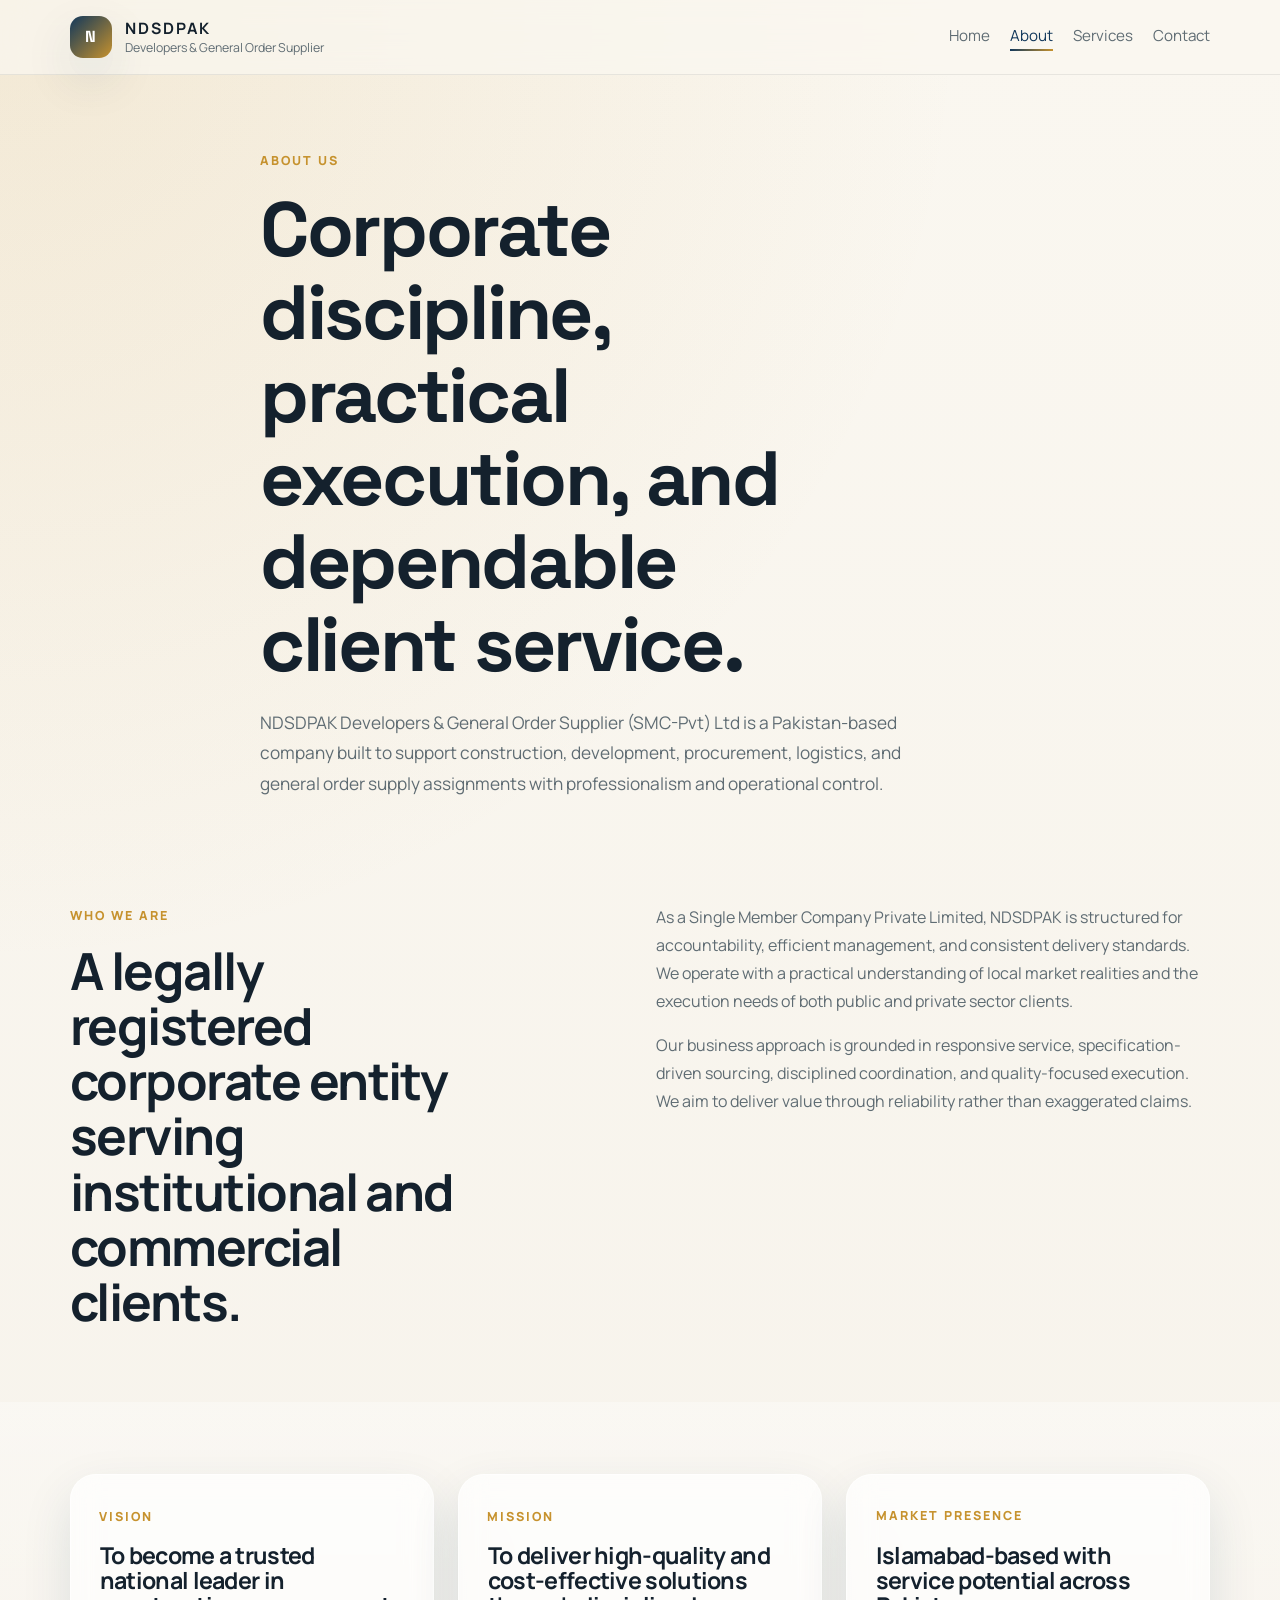
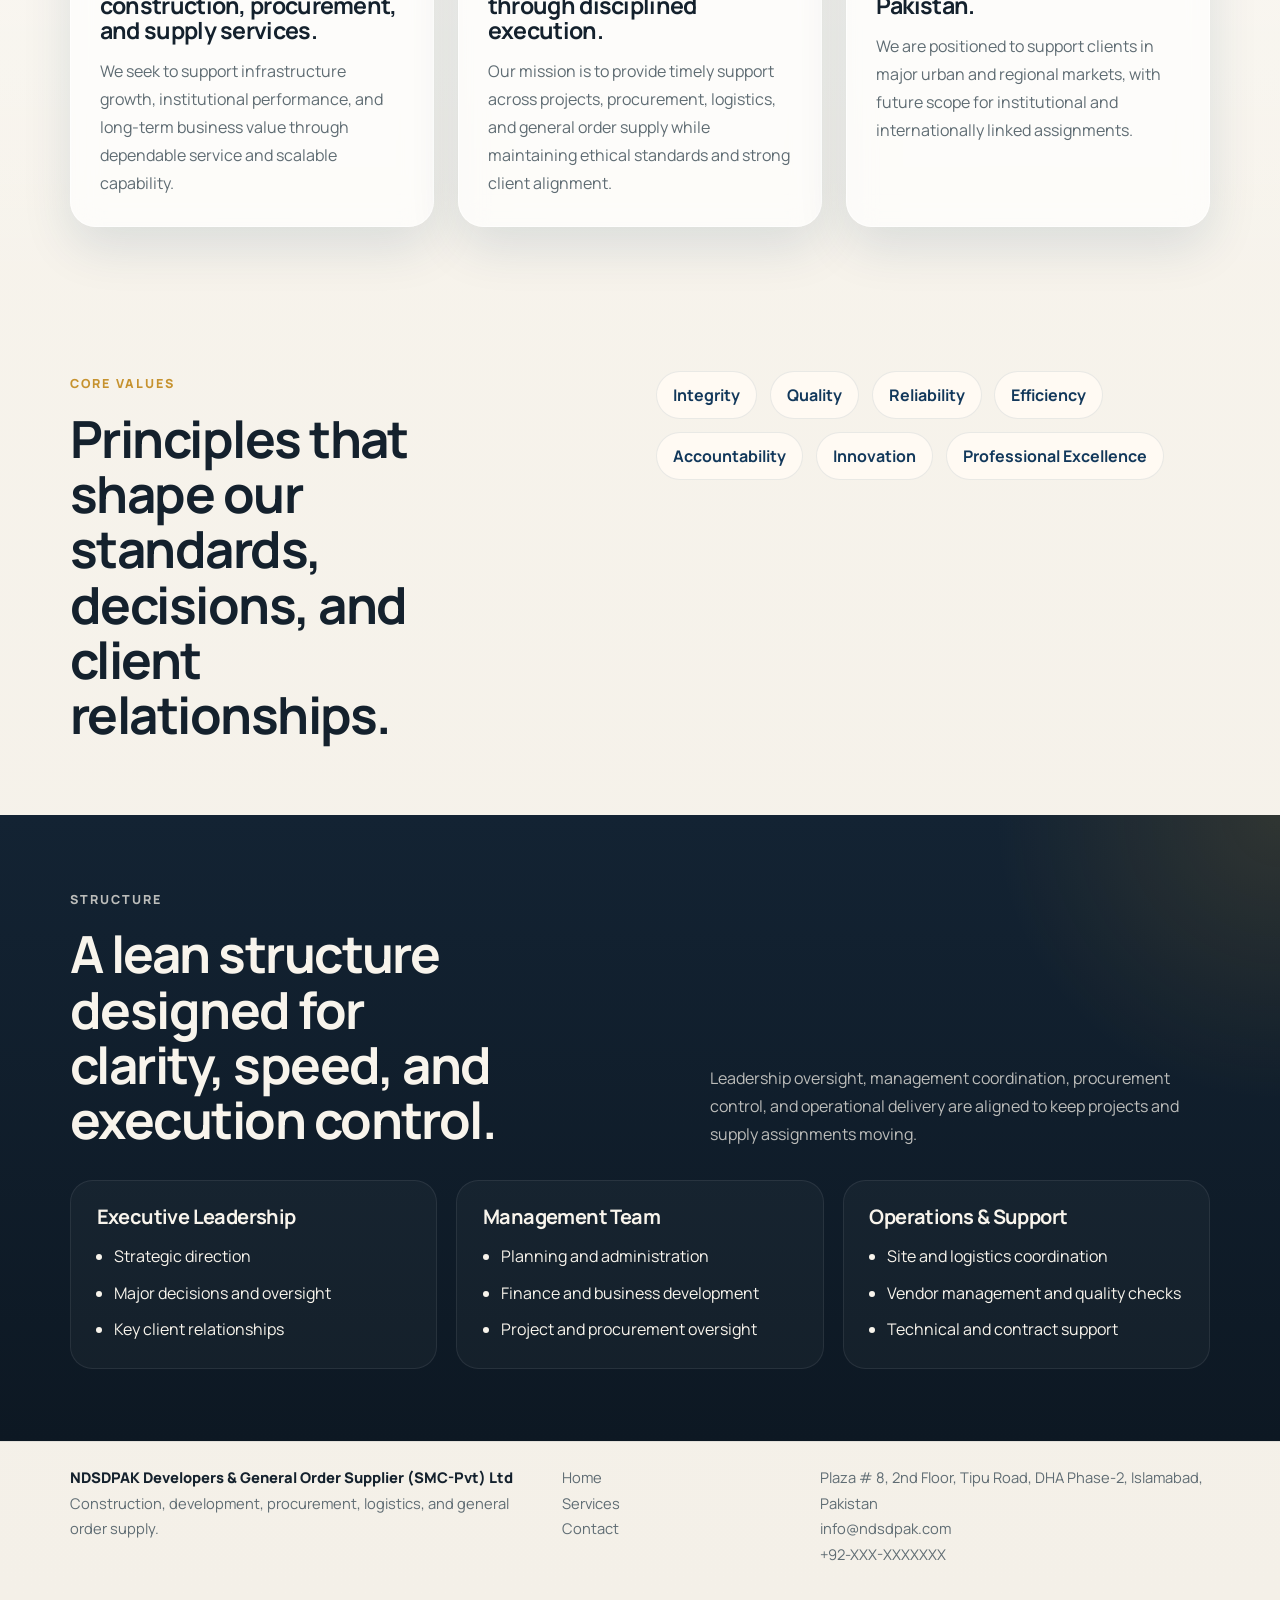
==== about.html @ 2ac63222 "Initial website for NDSDPAK" ====
<!DOCTYPE html>
<html lang="en">
<head>
  <meta charset="UTF-8">
  <meta name="viewport" content="width=device-width, initial-scale=1.0">
  <meta name="description" content="Learn about NDSDPAK Developers & General Order Supplier (SMC-Pvt) Ltd, its vision, mission, corporate values, and market position.">
  <title>About | NDSDPAK Developers</title>
  <link rel="preconnect" href="https://fonts.googleapis.com">
  <link rel="preconnect" href="https://fonts.gstatic.com" crossorigin>
  <link href="https://fonts.googleapis.com/css2?family=Manrope:wght@400;500;700;800&family=Space+Grotesk:wght@500;700&display=swap" rel="stylesheet">
  <link rel="stylesheet" href="styles.css">
</head>
<body data-page="about">
  <header class="site-header">
    <div class="container nav">
      <a class="brand" href="index.html">
        <span class="brand-mark">N</span>
        <span class="brand-text">
          <strong>NDSDPAK</strong>
          <small>Developers & General Order Supplier</small>
        </span>
      </a>
      <button class="nav-toggle" type="button" aria-label="Open navigation" aria-expanded="false">Menu</button>
      <nav class="nav-links">
        <a href="index.html" data-nav="home">Home</a>
        <a href="about.html" data-nav="about">About</a>
        <a href="services.html" data-nav="services">Services</a>
        <a href="contact.html" data-nav="contact">Contact</a>
      </nav>
    </div>
  </header>

  <main>
    <section class="page-hero">
      <div class="container narrow reveal">
        <p class="eyebrow">About Us</p>
        <h1>Corporate discipline, practical execution, and dependable client service.</h1>
        <p class="hero-text">
          NDSDPAK Developers & General Order Supplier (SMC-Pvt) Ltd is a Pakistan-based company built to support construction, development, procurement, logistics, and general order supply assignments with professionalism and operational control.
        </p>
      </div>
    </section>

    <section class="section">
      <div class="container two-column reveal">
        <div>
          <p class="section-tag">Who We Are</p>
          <h2>A legally registered corporate entity serving institutional and commercial clients.</h2>
        </div>
        <div class="content-stack">
          <p>
            As a Single Member Company Private Limited, NDSDPAK is structured for accountability, efficient management, and consistent delivery standards. We operate with a practical understanding of local market realities and the execution needs of both public and private sector clients.
          </p>
          <p>
            Our business approach is grounded in responsive service, specification-driven sourcing, disciplined coordination, and quality-focused execution. We aim to deliver value through reliability rather than exaggerated claims.
          </p>
        </div>
      </div>
    </section>

    <section class="section soft-section">
      <div class="container cards-grid cards-grid-3">
        <article class="info-card reveal">
          <p class="section-tag">Vision</p>
          <h3>To become a trusted national leader in construction, procurement, and supply services.</h3>
          <p>
            We seek to support infrastructure growth, institutional performance, and long-term business value through dependable service and scalable capability.
          </p>
        </article>
        <article class="info-card reveal" data-delay="120">
          <p class="section-tag">Mission</p>
          <h3>To deliver high-quality and cost-effective solutions through disciplined execution.</h3>
          <p>
            Our mission is to provide timely support across projects, procurement, logistics, and general order supply while maintaining ethical standards and strong client alignment.
          </p>
        </article>
        <article class="info-card reveal" data-delay="240">
          <p class="section-tag">Market Presence</p>
          <h3>Islamabad-based with service potential across Pakistan.</h3>
          <p>
            We are positioned to support clients in major urban and regional markets, with future scope for institutional and internationally linked assignments.
          </p>
        </article>
      </div>
    </section>

    <section class="section">
      <div class="container split-highlight reveal">
        <div>
          <p class="section-tag">Core Values</p>
          <h2>Principles that shape our standards, decisions, and client relationships.</h2>
        </div>
        <div class="values-list">
          <span>Integrity</span>
          <span>Quality</span>
          <span>Reliability</span>
          <span>Efficiency</span>
          <span>Accountability</span>
          <span>Innovation</span>
          <span>Professional Excellence</span>
        </div>
      </div>
    </section>

    <section class="section dark-section">
      <div class="container">
        <div class="section-heading dark reveal">
          <div>
            <p class="section-tag light">Structure</p>
            <h2>A lean structure designed for clarity, speed, and execution control.</h2>
          </div>
          <p>
            Leadership oversight, management coordination, procurement control, and operational delivery are aligned to keep projects and supply assignments moving.
          </p>
        </div>
        <div class="expertise-grid">
          <div class="expertise-block reveal">
            <h3>Executive Leadership</h3>
            <ul>
              <li>Strategic direction</li>
              <li>Major decisions and oversight</li>
              <li>Key client relationships</li>
            </ul>
          </div>
          <div class="expertise-block reveal" data-delay="120">
            <h3>Management Team</h3>
            <ul>
              <li>Planning and administration</li>
              <li>Finance and business development</li>
              <li>Project and procurement oversight</li>
            </ul>
          </div>
          <div class="expertise-block reveal" data-delay="240">
            <h3>Operations & Support</h3>
            <ul>
              <li>Site and logistics coordination</li>
              <li>Vendor management and quality checks</li>
              <li>Technical and contract support</li>
            </ul>
          </div>
        </div>
      </div>
    </section>
  </main>

  <footer class="site-footer">
    <div class="container footer-grid">
      <div>
        <p class="footer-brand">NDSDPAK Developers & General Order Supplier (SMC-Pvt) Ltd</p>
        <p>Construction, development, procurement, logistics, and general order supply.</p>
      </div>
      <div>
        <p><a href="index.html">Home</a></p>
        <p><a href="services.html">Services</a></p>
        <p><a href="contact.html">Contact</a></p>
      </div>
      <div>
        <p>Plaza # 8, 2nd Floor, Tipu Road, DHA Phase-2, Islamabad, Pakistan</p>
        <p>info@ndsdpak.com</p>
        <p>+92-XXX-XXXXXXX</p>
      </div>
    </div>
  </footer>

  <script src="script.js"></script>
</body>
</html>
---- styles.css ----
:root {
  --bg: #f4f0e8;
  --surface: rgba(255, 255, 255, 0.68);
  --surface-strong: #fffaf3;
  --text: #14212d;
  --muted: #5f6c73;
  --line: rgba(20, 33, 45, 0.12);
  --primary: #12385b;
  --primary-deep: #0c2740;
  --accent: #c6922e;
  --light: #f8f4ec;
  --shadow: 0 20px 50px rgba(18, 56, 91, 0.12);
}

* {
  box-sizing: border-box;
}

html {
  scroll-behavior: smooth;
}

body {
  margin: 0;
  font-family: "Manrope", sans-serif;
  background:
    radial-gradient(circle at top left, rgba(198, 146, 46, 0.14), transparent 28%),
    linear-gradient(180deg, #faf7f0 0%, var(--bg) 100%);
  color: var(--text);
  overflow-x: hidden;
}

a {
  color: inherit;
  text-decoration: none;
}

p {
  margin: 0;
  line-height: 1.75;
  color: var(--muted);
}

h1,
h2,
h3 {
  margin: 0;
  color: var(--text);
  line-height: 1.08;
  letter-spacing: -0.03em;
}

ul {
  margin: 0;
  padding-left: 1.1rem;
}

.container {
  width: min(1140px, calc(100% - 2rem));
  margin: 0 auto;
}

.site-header {
  position: sticky;
  top: 0;
  z-index: 20;
  backdrop-filter: blur(14px);
  background: rgba(250, 247, 240, 0.72);
  border-bottom: 1px solid rgba(20, 33, 45, 0.08);
}

.nav {
  display: flex;
  align-items: center;
  justify-content: space-between;
  gap: 1rem;
  padding: 1rem 0;
}

.brand {
  display: inline-flex;
  align-items: center;
  gap: 0.85rem;
}

.brand-mark {
  display: grid;
  place-items: center;
  width: 2.6rem;
  height: 2.6rem;
  border-radius: 0.8rem;
  background: linear-gradient(135deg, var(--primary) 0%, var(--accent) 100%);
  color: #fff;
  font-family: "Space Grotesk", sans-serif;
  font-weight: 700;
  box-shadow: var(--shadow);
}

.brand-text {
  display: flex;
  flex-direction: column;
}

.brand-text strong {
  font-size: 0.98rem;
  letter-spacing: 0.12em;
}

.brand-text small {
  font-size: 0.77rem;
  color: var(--muted);
}

.nav-links {
  display: flex;
  gap: 1.25rem;
  font-size: 0.95rem;
  color: var(--muted);
}

.nav-links a {
  position: relative;
  padding-bottom: 0.2rem;
}

.nav-links a:hover,
.nav-links a.active {
  color: var(--primary);
}

.nav-links a.active::after,
.nav-links a:hover::after {
  content: "";
  position: absolute;
  left: 0;
  right: 0;
  bottom: -0.15rem;
  height: 2px;
  background: linear-gradient(90deg, var(--primary), var(--accent));
}

.nav-toggle {
  display: none;
  border: 1px solid var(--line);
  background: rgba(255, 255, 255, 0.8);
  color: var(--text);
  border-radius: 999px;
  padding: 0.7rem 1rem;
  font-weight: 700;
  font-family: inherit;
}

.hero {
  padding: 5rem 0 3.5rem;
}

.page-hero {
  padding: 4.6rem 0 2rem;
}

.hero-grid {
  display: grid;
  grid-template-columns: 1.15fr 0.85fr;
  gap: 2rem;
  align-items: center;
}

.eyebrow,
.section-tag {
  display: inline-block;
  margin-bottom: 1rem;
  text-transform: uppercase;
  letter-spacing: 0.16em;
  font-size: 0.78rem;
  font-weight: 800;
  color: var(--accent);
}

.hero h1,
.page-hero h1 {
  font-family: "Space Grotesk", sans-serif;
  font-size: clamp(2.7rem, 6vw, 5.4rem);
  max-width: 12ch;
}

.hero-text {
  max-width: 60ch;
  margin-top: 1.4rem;
  font-size: 1.08rem;
}

.hero-actions {
  display: flex;
  flex-wrap: wrap;
  gap: 0.9rem;
  margin-top: 2rem;
}

.btn {
  display: inline-flex;
  align-items: center;
  justify-content: center;
  min-height: 3.2rem;
  padding: 0 1.35rem;
  border: 0;
  border-radius: 999px;
  font-weight: 700;
  font-family: inherit;
  cursor: pointer;
  transition: transform 0.2s ease, box-shadow 0.2s ease, background 0.2s ease;
}

.btn:hover {
  transform: translateY(-2px);
}

.btn-primary {
  background: linear-gradient(135deg, var(--primary) 0%, var(--primary-deep) 100%);
  color: #fff;
  box-shadow: 0 16px 30px rgba(18, 56, 91, 0.24);
}

.btn-secondary {
  border: 1px solid var(--line);
  background: rgba(255, 255, 255, 0.72);
}

.hero-points {
  display: grid;
  gap: 0.7rem;
  margin-top: 2rem;
  color: var(--text);
}

.hero-panel {
  position: relative;
}

.hero-panel::before {
  content: "";
  position: absolute;
  inset: auto -3% -6% 20%;
  height: 78%;
  background: linear-gradient(180deg, rgba(198, 146, 46, 0.24), rgba(18, 56, 91, 0.08));
  border-radius: 2rem;
  filter: blur(28px);
}

.panel-card,
.info-card,
.service-card,
.contact-card,
.form-card {
  position: relative;
  background: var(--surface);
  border: 1px solid rgba(255, 255, 255, 0.6);
  backdrop-filter: blur(14px);
  border-radius: 1.6rem;
  box-shadow: var(--shadow);
}

.panel-card {
  padding: 2rem;
  transition: transform 0.3s ease, box-shadow 0.3s ease;
}

.panel-label {
  display: inline-flex;
  padding: 0.45rem 0.8rem;
  border-radius: 999px;
  background: rgba(18, 56, 91, 0.08);
  color: var(--primary);
  font-size: 0.82rem;
  font-weight: 800;
  letter-spacing: 0.08em;
  text-transform: uppercase;
}

.panel-card h2 {
  margin-top: 1rem;
  font-size: 2rem;
}

.stats {
  display: grid;
  gap: 1rem;
  margin-top: 1.8rem;
}

.stats div {
  padding-top: 1rem;
  border-top: 1px solid var(--line);
}

.stats strong {
  display: block;
  margin-bottom: 0.35rem;
  font-size: 1rem;
}

.stats span {
  color: var(--muted);
  line-height: 1.6;
}

.section {
  padding: 4.5rem 0;
}

.intro-strip {
  padding-top: 1rem;
}

.soft-section {
  background: linear-gradient(180deg, rgba(255, 255, 255, 0.34), rgba(255, 255, 255, 0));
}

.strip-grid,
.two-column,
.contact-grid,
.contact-layout,
.split-highlight {
  display: grid;
  grid-template-columns: 1fr 1fr;
  gap: 2rem;
  align-items: start;
}

.narrow {
  max-width: 760px;
}

.two-column h2,
.section-heading h2,
.split-highlight h2,
.contact-grid h2,
.strip-grid h2,
.feature-intro h2,
.cta-banner h2 {
  font-size: clamp(2rem, 4vw, 3.2rem);
  max-width: 13ch;
}

.content-stack {
  display: grid;
  gap: 1rem;
}

.cards-grid {
  display: grid;
  grid-template-columns: repeat(2, minmax(0, 1fr));
  gap: 1.5rem;
}

.cards-grid-3 {
  grid-template-columns: repeat(3, minmax(0, 1fr));
}

.info-card,
.contact-card,
.form-card {
  padding: 1.8rem;
}

.info-card h3 {
  font-size: 1.45rem;
  margin-bottom: 0.85rem;
}

.section-heading {
  display: flex;
  justify-content: space-between;
  gap: 2rem;
  align-items: end;
  margin-bottom: 2rem;
}

.section-heading h2 {
  max-width: 13ch;
}

.section-heading p {
  max-width: 50ch;
}

.services-grid {
  display: grid;
  grid-template-columns: repeat(3, minmax(0, 1fr));
  gap: 1.2rem;
}

.service-card {
  padding: 1.6rem;
  min-height: 220px;
}

.service-card h3 {
  font-size: 1.3rem;
  margin-bottom: 0.8rem;
}

.dark-section {
  background:
    radial-gradient(circle at top right, rgba(198, 146, 46, 0.16), transparent 20%),
    linear-gradient(180deg, #132333 0%, #0d1823 100%);
}

.light,
.dark-section h2,
.dark-section h3,
.dark-section li {
  color: var(--light);
}

.section-heading.dark p,
.dark-section p {
  color: rgba(248, 244, 236, 0.74);
}

.expertise-grid {
  display: grid;
  grid-template-columns: repeat(3, minmax(0, 1fr));
  gap: 1.2rem;
  margin-top: 2rem;
}

.expertise-block {
  padding: 1.6rem;
  border: 1px solid rgba(255, 255, 255, 0.08);
  border-radius: 1.4rem;
  background: rgba(255, 255, 255, 0.03);
}

.expertise-block h3 {
  margin-bottom: 1rem;
  font-size: 1.25rem;
}

.expertise-block ul {
  display: grid;
  gap: 0.7rem;
  line-height: 1.6;
}

.feature-band {
  display: grid;
  grid-template-columns: 0.9fr 1.1fr;
  gap: 2rem;
  padding: 2rem;
  border: 1px solid rgba(18, 56, 91, 0.08);
  border-radius: 1.8rem;
  background: linear-gradient(180deg, rgba(255, 255, 255, 0.7), rgba(255, 250, 243, 0.8));
  box-shadow: var(--shadow);
}

.feature-list {
  display: grid;
  grid-template-columns: repeat(3, minmax(0, 1fr));
  gap: 1rem;
}

.feature-list article {
  padding: 1.2rem 1rem 0;
  border-top: 1px solid var(--line);
}

.feature-list h3 {
  margin-bottom: 0.6rem;
  font-size: 1.15rem;
}

.values-list {
  display: flex;
  flex-wrap: wrap;
  gap: 0.8rem;
}

.values-list span {
  display: inline-flex;
  align-items: center;
  min-height: 3rem;
  padding: 0.1rem 1rem;
  border-radius: 999px;
  background: var(--surface-strong);
  border: 1px solid rgba(18, 56, 91, 0.09);
  color: var(--primary);
  font-weight: 700;
}

.contact-section {
  padding-bottom: 5.2rem;
}

.contact-card p + p {
  margin-top: 1rem;
}

.contact-card strong {
  color: var(--text);
}

.contact-form {
  display: grid;
  gap: 1rem;
  margin-top: 1rem;
}

.contact-form label {
  display: grid;
  gap: 0.45rem;
  color: var(--text);
  font-weight: 700;
}

.contact-form input,
.contact-form select,
.contact-form textarea {
  width: 100%;
  border: 1px solid rgba(18, 56, 91, 0.12);
  border-radius: 1rem;
  padding: 0.95rem 1rem;
  font: inherit;
  color: var(--text);
  background: rgba(255, 255, 255, 0.82);
}

.contact-form textarea {
  resize: vertical;
  min-height: 140px;
}

.contact-form button[disabled] {
  opacity: 0.85;
  cursor: default;
}

.cta-banner {
  display: flex;
  justify-content: space-between;
  gap: 1.5rem;
  align-items: center;
  padding: 2rem;
  border-radius: 1.8rem;
  background: linear-gradient(135deg, rgba(18, 56, 91, 0.96), rgba(12, 39, 64, 0.94));
  box-shadow: 0 22px 40px rgba(18, 56, 91, 0.2);
}

.cta-banner h2,
.cta-banner .section-tag {
  color: var(--light);
}

.cta-banner .section-tag {
  margin-bottom: 0.7rem;
}

.site-footer {
  border-top: 1px solid rgba(20, 33, 45, 0.08);
  padding: 1.4rem 0 2rem;
}

.footer-grid {
  display: grid;
  grid-template-columns: 1.2fr 0.6fr 1fr;
  gap: 1.5rem;
}

.footer-grid p {
  font-size: 0.92rem;
}

.footer-brand {
  color: var(--text);
  font-weight: 800;
}

.reveal {
  opacity: 0;
  transform: translateY(24px);
  transition: opacity 0.7s ease, transform 0.7s ease;
}

.reveal.visible {
  opacity: 1;
  transform: translateY(0);
}

@media (max-width: 980px) {
  .hero-grid,
  .strip-grid,
  .two-column,
  .contact-grid,
  .contact-layout,
  .split-highlight,
  .section-heading,
  .cards-grid,
  .cards-grid-3,
  .expertise-grid,
  .services-grid,
  .feature-band,
  .feature-list,
  .footer-grid {
    grid-template-columns: 1fr;
  }

  .section-heading {
    align-items: start;
  }

  .hero h1,
  .page-hero h1,
  .two-column h2,
  .section-heading h2,
  .split-highlight h2,
  .contact-grid h2,
  .strip-grid h2,
  .feature-intro h2,
  .cta-banner h2 {
    max-width: none;
  }
}

@media (max-width: 720px) {
  .nav {
    flex-wrap: wrap;
  }

  .nav-toggle {
    display: inline-flex;
  }

  .nav-links {
    display: none;
    width: 100%;
    flex-direction: column;
    gap: 0.8rem;
    padding-top: 0.6rem;
  }

  .nav-links.open {
    display: flex;
  }

  .hero {
    padding-top: 3.5rem;
  }

  .hero h1,
  .page-hero h1 {
    font-size: clamp(2.3rem, 12vw, 3.8rem);
  }

  .panel-card,
  .info-card,
  .service-card,
  .contact-card,
  .form-card {
    border-radius: 1.2rem;
  }

  .section {
    padding: 3.5rem 0;
  }

  .cta-banner {
    align-items: start;
    flex-direction: column;
  }
}
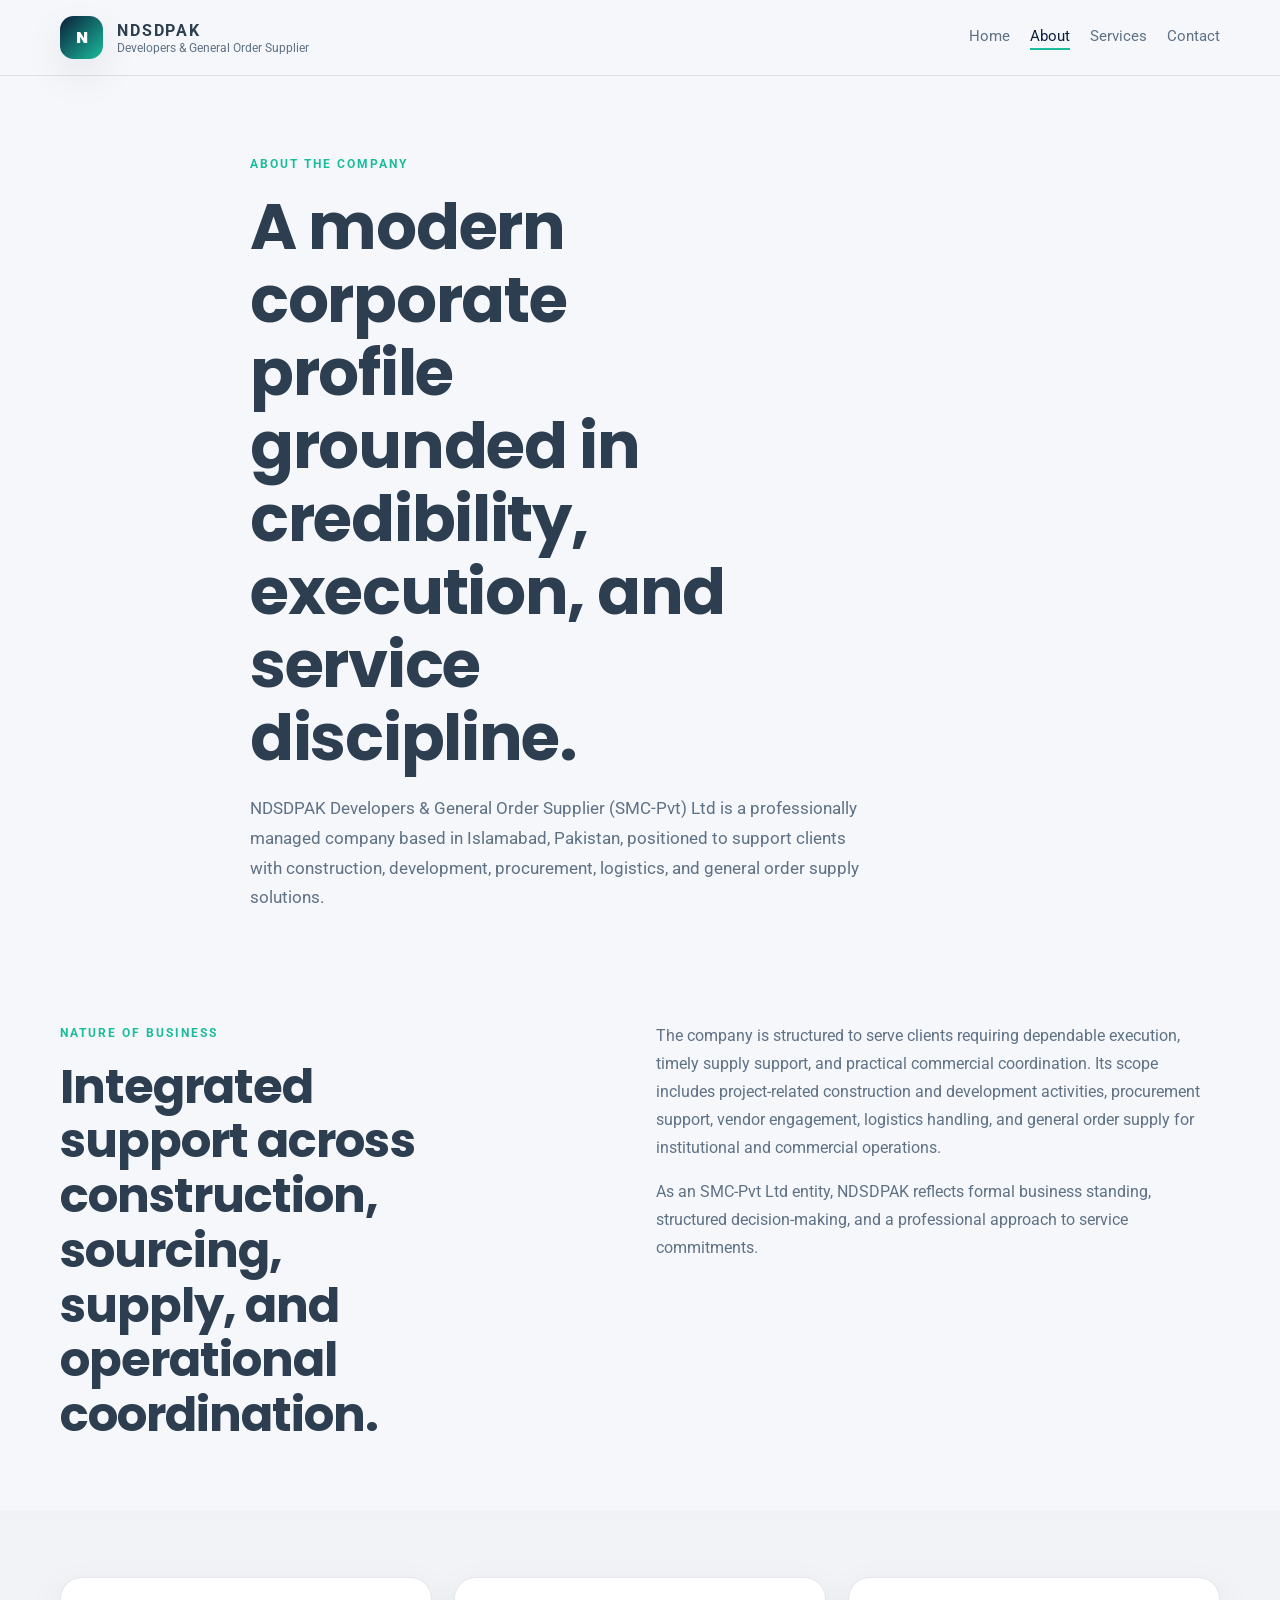
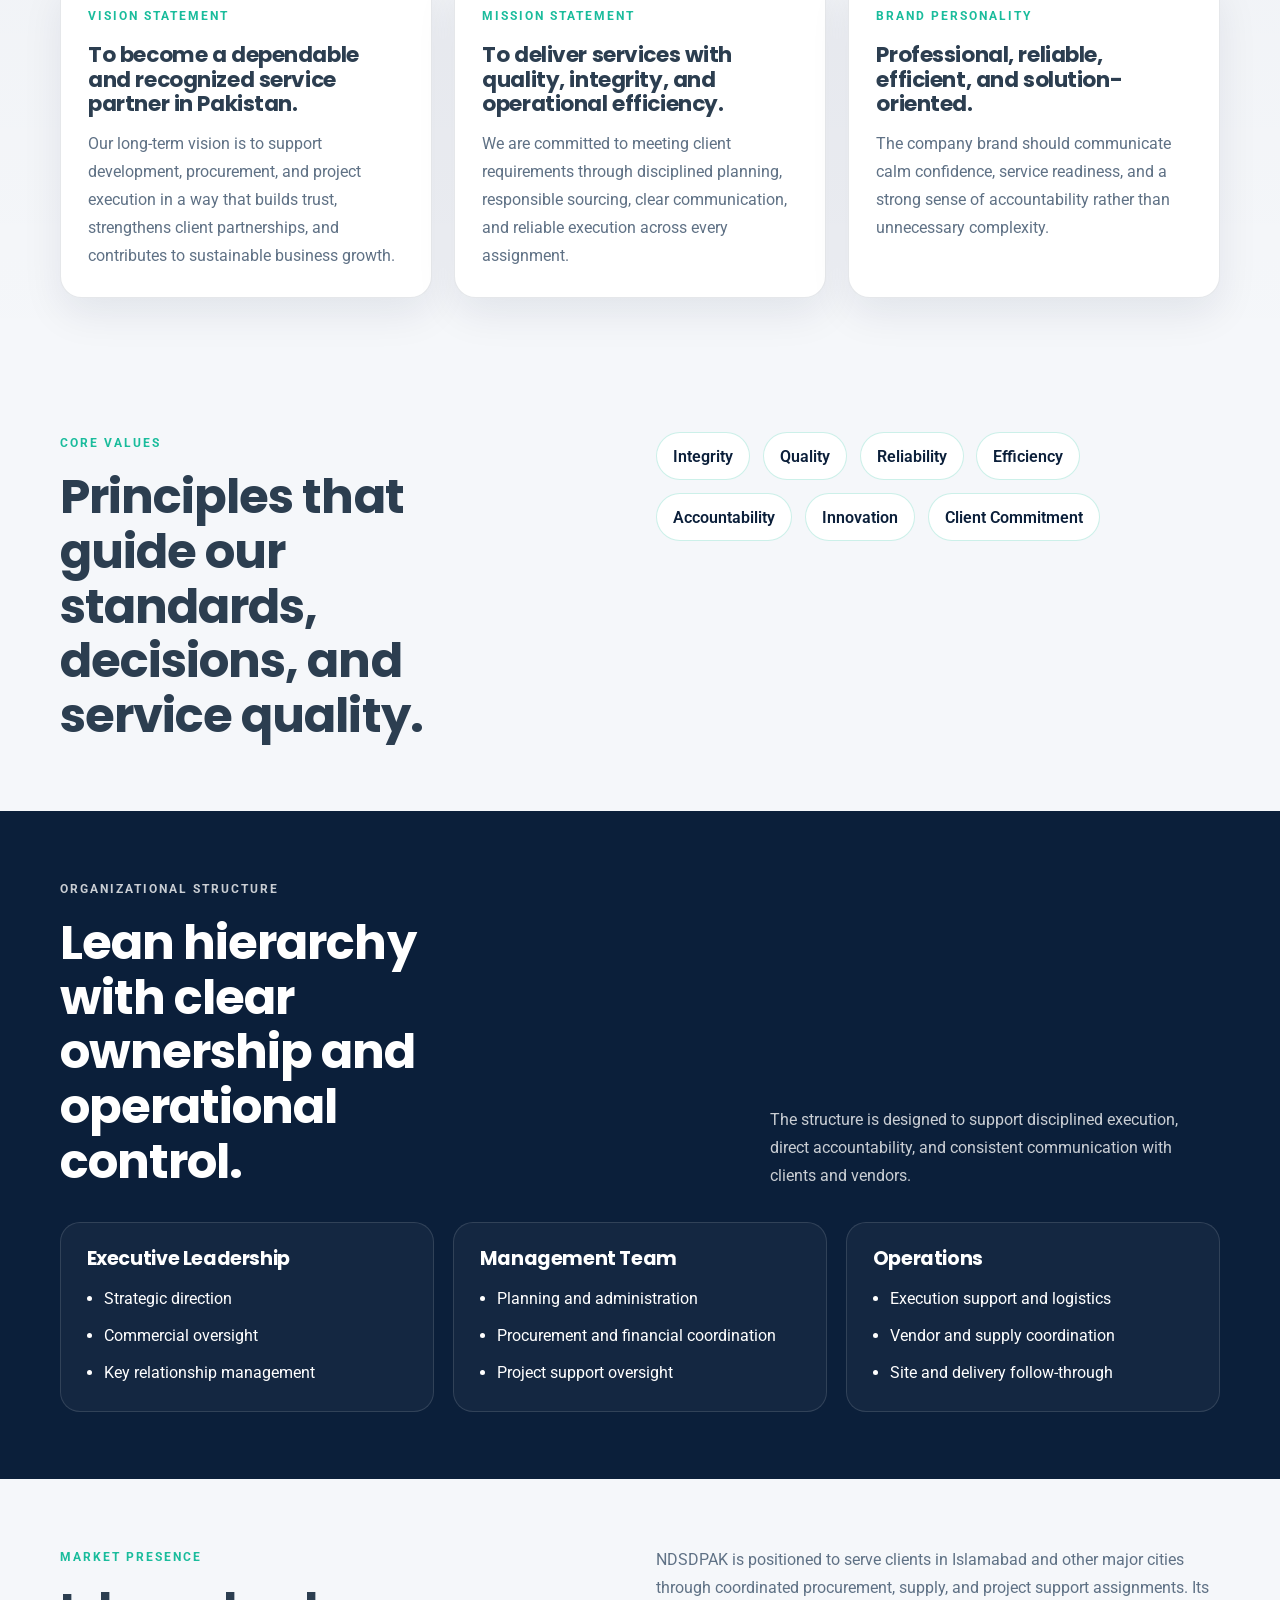
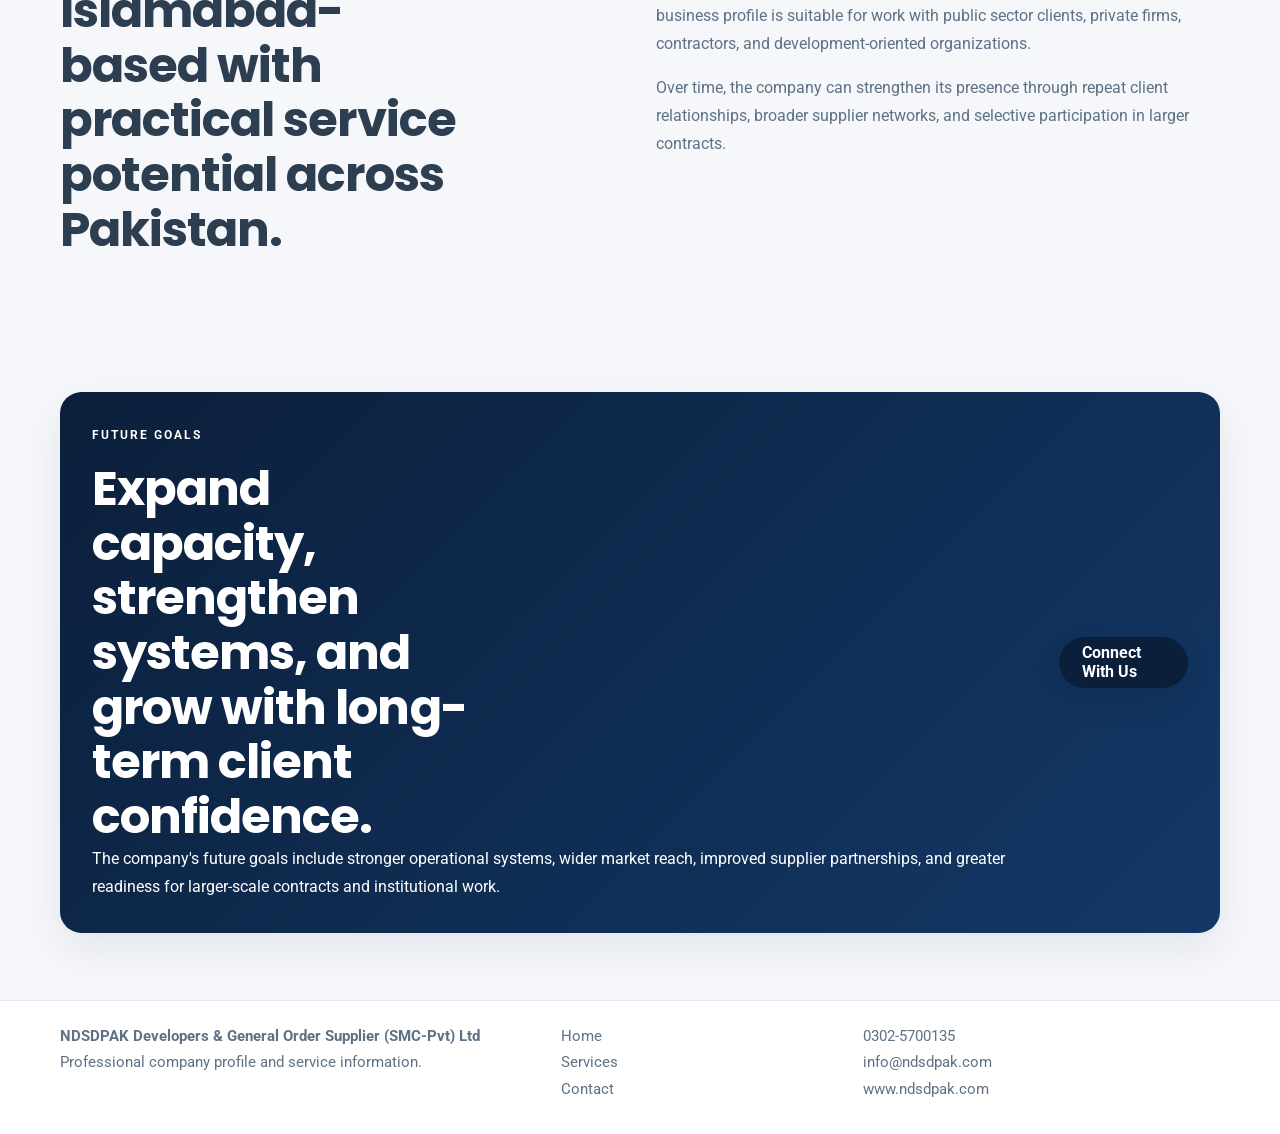
==== commit 4a08f0cd: "Align site with company profile brief" ====
--- a/about.html
+++ b/about.html
@@ -3,11 +3,11 @@
 <head>
   <meta charset="UTF-8">
   <meta name="viewport" content="width=device-width, initial-scale=1.0">
-  <meta name="description" content="Learn about NDSDPAK Developers & General Order Supplier (SMC-Pvt) Ltd, its vision, mission, corporate values, and market position.">
+  <meta name="description" content="About NDSDPAK Developers & General Order Supplier (SMC-Pvt) Ltd, including vision, mission, values, organizational structure, and future direction.">
   <title>About | NDSDPAK Developers</title>
   <link rel="preconnect" href="https://fonts.googleapis.com">
   <link rel="preconnect" href="https://fonts.gstatic.com" crossorigin>
-  <link href="https://fonts.googleapis.com/css2?family=Manrope:wght@400;500;700;800&family=Space+Grotesk:wght@500;700&display=swap" rel="stylesheet">
+  <link href="https://fonts.googleapis.com/css2?family=Poppins:wght@600;700;800&family=Roboto:wght@400;500;700&display=swap" rel="stylesheet">
   <link rel="stylesheet" href="styles.css">
 </head>
 <body data-page="about">
@@ -33,10 +33,10 @@
   <main>
     <section class="page-hero">
       <div class="container narrow reveal">
-        <p class="eyebrow">About Us</p>
-        <h1>Corporate discipline, practical execution, and dependable client service.</h1>
+        <p class="eyebrow">About The Company</p>
+        <h1>A modern corporate profile grounded in credibility, execution, and service discipline.</h1>
         <p class="hero-text">
-          NDSDPAK Developers & General Order Supplier (SMC-Pvt) Ltd is a Pakistan-based company built to support construction, development, procurement, logistics, and general order supply assignments with professionalism and operational control.
+          NDSDPAK Developers & General Order Supplier (SMC-Pvt) Ltd is a professionally managed company based in Islamabad, Pakistan, positioned to support clients with construction, development, procurement, logistics, and general order supply solutions.
         </p>
       </div>
     </section>
@@ -44,16 +44,12 @@
     <section class="section">
       <div class="container two-column reveal">
         <div>
-          <p class="section-tag">Who We Are</p>
-          <h2>A legally registered corporate entity serving institutional and commercial clients.</h2>
+          <p class="section-tag">Nature of Business</p>
+          <h2>Integrated support across construction, sourcing, supply, and operational coordination.</h2>
         </div>
         <div class="content-stack">
-          <p>
-            As a Single Member Company Private Limited, NDSDPAK is structured for accountability, efficient management, and consistent delivery standards. We operate with a practical understanding of local market realities and the execution needs of both public and private sector clients.
-          </p>
-          <p>
-            Our business approach is grounded in responsive service, specification-driven sourcing, disciplined coordination, and quality-focused execution. We aim to deliver value through reliability rather than exaggerated claims.
-          </p>
+          <p>The company is structured to serve clients requiring dependable execution, timely supply support, and practical commercial coordination. Its scope includes project-related construction and development activities, procurement support, vendor engagement, logistics handling, and general order supply for institutional and commercial operations.</p>
+          <p>As an SMC-Pvt Ltd entity, NDSDPAK reflects formal business standing, structured decision-making, and a professional approach to service commitments.</p>
         </div>
       </div>
     </section>
@@ -61,25 +57,19 @@
     <section class="section soft-section">
       <div class="container cards-grid cards-grid-3">
         <article class="info-card reveal">
-          <p class="section-tag">Vision</p>
-          <h3>To become a trusted national leader in construction, procurement, and supply services.</h3>
-          <p>
-            We seek to support infrastructure growth, institutional performance, and long-term business value through dependable service and scalable capability.
-          </p>
+          <p class="section-tag">Vision Statement</p>
+          <h3>To become a dependable and recognized service partner in Pakistan.</h3>
+          <p>Our long-term vision is to support development, procurement, and project execution in a way that builds trust, strengthens client partnerships, and contributes to sustainable business growth.</p>
         </article>
         <article class="info-card reveal" data-delay="120">
-          <p class="section-tag">Mission</p>
-          <h3>To deliver high-quality and cost-effective solutions through disciplined execution.</h3>
-          <p>
-            Our mission is to provide timely support across projects, procurement, logistics, and general order supply while maintaining ethical standards and strong client alignment.
-          </p>
+          <p class="section-tag">Mission Statement</p>
+          <h3>To deliver services with quality, integrity, and operational efficiency.</h3>
+          <p>We are committed to meeting client requirements through disciplined planning, responsible sourcing, clear communication, and reliable execution across every assignment.</p>
         </article>
         <article class="info-card reveal" data-delay="240">
-          <p class="section-tag">Market Presence</p>
-          <h3>Islamabad-based with service potential across Pakistan.</h3>
-          <p>
-            We are positioned to support clients in major urban and regional markets, with future scope for institutional and internationally linked assignments.
-          </p>
+          <p class="section-tag">Brand Personality</p>
+          <h3>Professional, reliable, efficient, and solution-oriented.</h3>
+          <p>The company brand should communicate calm confidence, service readiness, and a strong sense of accountability rather than unnecessary complexity.</p>
         </article>
       </div>
     </section>
@@ -88,7 +78,7 @@
       <div class="container split-highlight reveal">
         <div>
           <p class="section-tag">Core Values</p>
-          <h2>Principles that shape our standards, decisions, and client relationships.</h2>
+          <h2>Principles that guide our standards, decisions, and service quality.</h2>
         </div>
         <div class="values-list">
           <span>Integrity</span>
@@ -97,7 +87,7 @@
           <span>Efficiency</span>
           <span>Accountability</span>
           <span>Innovation</span>
-          <span>Professional Excellence</span>
+          <span>Client Commitment</span>
         </div>
       </div>
     </section>
@@ -106,11 +96,11 @@
       <div class="container">
         <div class="section-heading dark reveal">
           <div>
-            <p class="section-tag light">Structure</p>
-            <h2>A lean structure designed for clarity, speed, and execution control.</h2>
+            <p class="section-tag light">Organizational Structure</p>
+            <h2>Lean hierarchy with clear ownership and operational control.</h2>
           </div>
           <p>
-            Leadership oversight, management coordination, procurement control, and operational delivery are aligned to keep projects and supply assignments moving.
+            The structure is designed to support disciplined execution, direct accountability, and consistent communication with clients and vendors.
           </p>
         </div>
         <div class="expertise-grid">
@@ -118,27 +108,51 @@
             <h3>Executive Leadership</h3>
             <ul>
               <li>Strategic direction</li>
-              <li>Major decisions and oversight</li>
-              <li>Key client relationships</li>
+              <li>Commercial oversight</li>
+              <li>Key relationship management</li>
             </ul>
           </div>
           <div class="expertise-block reveal" data-delay="120">
             <h3>Management Team</h3>
             <ul>
               <li>Planning and administration</li>
-              <li>Finance and business development</li>
-              <li>Project and procurement oversight</li>
+              <li>Procurement and financial coordination</li>
+              <li>Project support oversight</li>
             </ul>
           </div>
           <div class="expertise-block reveal" data-delay="240">
-            <h3>Operations & Support</h3>
+            <h3>Operations</h3>
             <ul>
-              <li>Site and logistics coordination</li>
-              <li>Vendor management and quality checks</li>
-              <li>Technical and contract support</li>
+              <li>Execution support and logistics</li>
+              <li>Vendor and supply coordination</li>
+              <li>Site and delivery follow-through</li>
             </ul>
           </div>
         </div>
+      </div>
+    </section>
+
+    <section class="section">
+      <div class="container two-column reveal">
+        <div>
+          <p class="section-tag">Market Presence</p>
+          <h2>Islamabad-based with practical service potential across Pakistan.</h2>
+        </div>
+        <div class="content-stack">
+          <p>NDSDPAK is positioned to serve clients in Islamabad and other major cities through coordinated procurement, supply, and project support assignments. Its business profile is suitable for work with public sector clients, private firms, contractors, and development-oriented organizations.</p>
+          <p>Over time, the company can strengthen its presence through repeat client relationships, broader supplier networks, and selective participation in larger contracts.</p>
+        </div>
+      </div>
+    </section>
+
+    <section class="section contact-section">
+      <div class="container cta-banner reveal">
+        <div>
+          <p class="section-tag">Future Goals</p>
+          <h2>Expand capacity, strengthen systems, and grow with long-term client confidence.</h2>
+          <p class="cta-copy">The company's future goals include stronger operational systems, wider market reach, improved supplier partnerships, and greater readiness for larger-scale contracts and institutional work.</p>
+        </div>
+        <a class="btn btn-primary" href="contact.html">Connect With Us</a>
       </div>
     </section>
   </main>
@@ -147,7 +161,7 @@
     <div class="container footer-grid">
       <div>
         <p class="footer-brand">NDSDPAK Developers & General Order Supplier (SMC-Pvt) Ltd</p>
-        <p>Construction, development, procurement, logistics, and general order supply.</p>
+        <p>Professional company profile and service information.</p>
       </div>
       <div>
         <p><a href="index.html">Home</a></p>
@@ -155,9 +169,9 @@
         <p><a href="contact.html">Contact</a></p>
       </div>
       <div>
-        <p>Plaza # 8, 2nd Floor, Tipu Road, DHA Phase-2, Islamabad, Pakistan</p>
+        <p>0302-5700135</p>
         <p>info@ndsdpak.com</p>
-        <p>+92-XXX-XXXXXXX</p>
+        <p>www.ndsdpak.com</p>
       </div>
     </div>
   </footer>
--- a/styles.css
+++ b/styles.css
@@ -1,15 +1,15 @@
 :root {
-  --bg: #f4f0e8;
-  --surface: rgba(255, 255, 255, 0.68);
-  --surface-strong: #fffaf3;
-  --text: #14212d;
-  --muted: #5f6c73;
-  --line: rgba(20, 33, 45, 0.12);
-  --primary: #12385b;
-  --primary-deep: #0c2740;
-  --accent: #c6922e;
-  --light: #f8f4ec;
-  --shadow: 0 20px 50px rgba(18, 56, 91, 0.12);
+  --primary: #0b1f3a;
+  --secondary: #1abc9c;
+  --accent: #d4af37;
+  --background: #f5f7fa;
+  --surface: #ffffff;
+  --surface-soft: #eef3f7;
+  --text: #2c3e50;
+  --muted: #5f7185;
+  --line: rgba(44, 62, 80, 0.12);
+  --light: #ffffff;
+  --shadow: 0 16px 40px rgba(11, 31, 58, 0.08);
 }
 
 * {
@@ -22,10 +22,8 @@
 
 body {
   margin: 0;
-  font-family: "Manrope", sans-serif;
-  background:
-    radial-gradient(circle at top left, rgba(198, 146, 46, 0.14), transparent 28%),
-    linear-gradient(180deg, #faf7f0 0%, var(--bg) 100%);
+  font-family: "Roboto", sans-serif;
+  background: var(--background);
   color: var(--text);
   overflow-x: hidden;
 }
@@ -45,9 +43,10 @@
 h2,
 h3 {
   margin: 0;
+  font-family: "Poppins", sans-serif;
   color: var(--text);
-  line-height: 1.08;
-  letter-spacing: -0.03em;
+  line-height: 1.14;
+  letter-spacing: -0.02em;
 }
 
 ul {
@@ -55,8 +54,12 @@
   padding-left: 1.1rem;
 }
 
+strong {
+  color: var(--text);
+}
+
 .container {
-  width: min(1140px, calc(100% - 2rem));
+  width: min(1160px, calc(100% - 2rem));
   margin: 0 auto;
 }
 
@@ -64,9 +67,9 @@
   position: sticky;
   top: 0;
   z-index: 20;
-  backdrop-filter: blur(14px);
-  background: rgba(250, 247, 240, 0.72);
-  border-bottom: 1px solid rgba(20, 33, 45, 0.08);
+  background: rgba(245, 247, 250, 0.94);
+  backdrop-filter: blur(12px);
+  border-bottom: 1px solid var(--line);
 }
 
 .nav {
@@ -86,13 +89,13 @@
 .brand-mark {
   display: grid;
   place-items: center;
-  width: 2.6rem;
-  height: 2.6rem;
-  border-radius: 0.8rem;
-  background: linear-gradient(135deg, var(--primary) 0%, var(--accent) 100%);
+  width: 2.7rem;
+  height: 2.7rem;
+  border-radius: 0.85rem;
+  background: linear-gradient(135deg, var(--primary) 0%, var(--secondary) 100%);
   color: #fff;
-  font-family: "Space Grotesk", sans-serif;
-  font-weight: 700;
+  font-family: "Poppins", sans-serif;
+  font-weight: 800;
   box-shadow: var(--shadow);
 }
 
@@ -102,12 +105,12 @@
 }
 
 .brand-text strong {
-  font-size: 0.98rem;
+  font-size: 1rem;
   letter-spacing: 0.12em;
 }
 
 .brand-text small {
-  font-size: 0.77rem;
+  font-size: 0.78rem;
   color: var(--muted);
 }
 
@@ -120,7 +123,7 @@
 
 .nav-links a {
   position: relative;
-  padding-bottom: 0.2rem;
+  padding-bottom: 0.22rem;
 }
 
 .nav-links a:hover,
@@ -134,15 +137,15 @@
   position: absolute;
   left: 0;
   right: 0;
-  bottom: -0.15rem;
+  bottom: -0.12rem;
   height: 2px;
-  background: linear-gradient(90deg, var(--primary), var(--accent));
+  background: var(--secondary);
 }
 
 .nav-toggle {
   display: none;
   border: 1px solid var(--line);
-  background: rgba(255, 255, 255, 0.8);
+  background: #fff;
   color: var(--text);
   border-radius: 999px;
   padding: 0.7rem 1rem;
@@ -150,17 +153,14 @@
   font-family: inherit;
 }
 
-.hero {
-  padding: 5rem 0 3.5rem;
-}
-
+.hero,
 .page-hero {
-  padding: 4.6rem 0 2rem;
+  padding: 4.8rem 0 2.6rem;
 }
 
 .hero-grid {
   display: grid;
-  grid-template-columns: 1.15fr 0.85fr;
+  grid-template-columns: 1.1fr 0.9fr;
   gap: 2rem;
   align-items: center;
 }
@@ -172,21 +172,20 @@
   text-transform: uppercase;
   letter-spacing: 0.16em;
   font-size: 0.78rem;
-  font-weight: 800;
-  color: var(--accent);
+  font-weight: 700;
+  color: var(--secondary);
 }
 
 .hero h1,
 .page-hero h1 {
-  font-family: "Space Grotesk", sans-serif;
-  font-size: clamp(2.7rem, 6vw, 5.4rem);
+  font-size: clamp(2.5rem, 5vw, 4.8rem);
   max-width: 12ch;
 }
 
 .hero-text {
-  max-width: 60ch;
-  margin-top: 1.4rem;
-  font-size: 1.08rem;
+  max-width: 62ch;
+  margin-top: 1.25rem;
+  font-size: 1.06rem;
 }
 
 .hero-actions {
@@ -200,14 +199,14 @@
   display: inline-flex;
   align-items: center;
   justify-content: center;
-  min-height: 3.2rem;
-  padding: 0 1.35rem;
+  min-height: 3.15rem;
+  padding: 0 1.4rem;
   border: 0;
   border-radius: 999px;
   font-weight: 700;
   font-family: inherit;
   cursor: pointer;
-  transition: transform 0.2s ease, box-shadow 0.2s ease, background 0.2s ease;
+  transition: transform 0.2s ease, box-shadow 0.2s ease;
 }
 
 .btn:hover {
@@ -215,63 +214,57 @@
 }
 
 .btn-primary {
-  background: linear-gradient(135deg, var(--primary) 0%, var(--primary-deep) 100%);
+  background: var(--primary);
   color: #fff;
-  box-shadow: 0 16px 30px rgba(18, 56, 91, 0.24);
+  box-shadow: 0 14px 28px rgba(11, 31, 58, 0.18);
 }
 
 .btn-secondary {
+  background: #fff;
+  color: var(--primary);
   border: 1px solid var(--line);
-  background: rgba(255, 255, 255, 0.72);
 }
 
 .hero-points {
   display: grid;
   gap: 0.7rem;
-  margin-top: 2rem;
-  color: var(--text);
-}
-
-.hero-panel {
-  position: relative;
-}
-
-.hero-panel::before {
-  content: "";
-  position: absolute;
-  inset: auto -3% -6% 20%;
-  height: 78%;
-  background: linear-gradient(180deg, rgba(198, 146, 46, 0.24), rgba(18, 56, 91, 0.08));
-  border-radius: 2rem;
-  filter: blur(28px);
-}
-
+  margin-top: 1.8rem;
+}
+
+.hero-panel,
 .panel-card,
 .info-card,
 .service-card,
 .contact-card,
-.form-card {
-  position: relative;
+.form-card,
+.feature-band,
+.cta-banner {
+  border-radius: 1.35rem;
+}
+
+.panel-card,
+.info-card,
+.service-card,
+.contact-card,
+.form-card,
+.feature-band {
   background: var(--surface);
-  border: 1px solid rgba(255, 255, 255, 0.6);
-  backdrop-filter: blur(14px);
-  border-radius: 1.6rem;
+  border: 1px solid var(--line);
   box-shadow: var(--shadow);
 }
 
 .panel-card {
   padding: 2rem;
-  transition: transform 0.3s ease, box-shadow 0.3s ease;
 }
 
 .panel-label {
   display: inline-flex;
   padding: 0.45rem 0.8rem;
   border-radius: 999px;
-  background: rgba(18, 56, 91, 0.08);
-  color: var(--primary);
+  background: rgba(26, 188, 156, 0.12);
+  color: var(--secondary);
   font-size: 0.82rem;
-  font-weight: 800;
+  font-weight: 700;
   letter-spacing: 0.08em;
   text-transform: uppercase;
 }
@@ -284,7 +277,7 @@
 .stats {
   display: grid;
   gap: 1rem;
-  margin-top: 1.8rem;
+  margin-top: 1.7rem;
 }
 
 .stats div {
@@ -295,16 +288,10 @@
 .stats strong {
   display: block;
   margin-bottom: 0.35rem;
-  font-size: 1rem;
-}
-
-.stats span {
-  color: var(--muted);
-  line-height: 1.6;
 }
 
 .section {
-  padding: 4.5rem 0;
+  padding: 4.2rem 0;
 }
 
 .intro-strip {
@@ -312,12 +299,11 @@
 }
 
 .soft-section {
-  background: linear-gradient(180deg, rgba(255, 255, 255, 0.34), rgba(255, 255, 255, 0));
+  background: linear-gradient(180deg, rgba(11, 31, 58, 0.02), rgba(11, 31, 58, 0));
 }
 
 .strip-grid,
 .two-column,
-.contact-grid,
 .contact-layout,
 .split-highlight {
   display: grid;
@@ -327,17 +313,16 @@
 }
 
 .narrow {
-  max-width: 760px;
+  max-width: 780px;
 }
 
 .two-column h2,
 .section-heading h2,
 .split-highlight h2,
-.contact-grid h2,
 .strip-grid h2,
 .feature-intro h2,
 .cta-banner h2 {
-  font-size: clamp(2rem, 4vw, 3.2rem);
+  font-size: clamp(2rem, 4vw, 3rem);
   max-width: 13ch;
 }
 
@@ -349,7 +334,7 @@
 .cards-grid {
   display: grid;
   grid-template-columns: repeat(2, minmax(0, 1fr));
-  gap: 1.5rem;
+  gap: 1.4rem;
 }
 
 .cards-grid-3 {
@@ -358,13 +343,15 @@
 
 .info-card,
 .contact-card,
-.form-card {
-  padding: 1.8rem;
-}
-
-.info-card h3 {
-  font-size: 1.45rem;
-  margin-bottom: 0.85rem;
+.form-card,
+.service-card {
+  padding: 1.7rem;
+}
+
+.info-card h3,
+.service-card h3 {
+  margin-bottom: 0.8rem;
+  font-size: 1.35rem;
 }
 
 .section-heading {
@@ -375,10 +362,6 @@
   margin-bottom: 2rem;
 }
 
-.section-heading h2 {
-  max-width: 13ch;
-}
-
 .section-heading p {
   max-width: 50ch;
 }
@@ -390,19 +373,11 @@
 }
 
 .service-card {
-  padding: 1.6rem;
   min-height: 220px;
 }
 
-.service-card h3 {
-  font-size: 1.3rem;
-  margin-bottom: 0.8rem;
-}
-
 .dark-section {
-  background:
-    radial-gradient(circle at top right, rgba(198, 146, 46, 0.16), transparent 20%),
-    linear-gradient(180deg, #132333 0%, #0d1823 100%);
+  background: var(--primary);
 }
 
 .light,
@@ -414,7 +389,7 @@
 
 .section-heading.dark p,
 .dark-section p {
-  color: rgba(248, 244, 236, 0.74);
+  color: rgba(255, 255, 255, 0.78);
 }
 
 .expertise-grid {
@@ -426,14 +401,14 @@
 
 .expertise-block {
   padding: 1.6rem;
-  border: 1px solid rgba(255, 255, 255, 0.08);
-  border-radius: 1.4rem;
-  background: rgba(255, 255, 255, 0.03);
+  border: 1px solid rgba(255, 255, 255, 0.12);
+  border-radius: 1.25rem;
+  background: rgba(255, 255, 255, 0.04);
 }
 
 .expertise-block h3 {
   margin-bottom: 1rem;
-  font-size: 1.25rem;
+  font-size: 1.2rem;
 }
 
 .expertise-block ul {
@@ -447,10 +422,6 @@
   grid-template-columns: 0.9fr 1.1fr;
   gap: 2rem;
   padding: 2rem;
-  border: 1px solid rgba(18, 56, 91, 0.08);
-  border-radius: 1.8rem;
-  background: linear-gradient(180deg, rgba(255, 255, 255, 0.7), rgba(255, 250, 243, 0.8));
-  box-shadow: var(--shadow);
 }
 
 .feature-list {
@@ -460,12 +431,12 @@
 }
 
 .feature-list article {
-  padding: 1.2rem 1rem 0;
-  border-top: 1px solid var(--line);
+  padding-top: 1rem;
+  border-top: 2px solid rgba(26, 188, 156, 0.18);
 }
 
 .feature-list h3 {
-  margin-bottom: 0.6rem;
+  margin-bottom: 0.55rem;
   font-size: 1.15rem;
 }
 
@@ -481,22 +452,10 @@
   min-height: 3rem;
   padding: 0.1rem 1rem;
   border-radius: 999px;
-  background: var(--surface-strong);
-  border: 1px solid rgba(18, 56, 91, 0.09);
+  background: #fff;
+  border: 1px solid rgba(26, 188, 156, 0.22);
   color: var(--primary);
-  font-weight: 700;
-}
-
-.contact-section {
-  padding-bottom: 5.2rem;
-}
-
-.contact-card p + p {
-  margin-top: 1rem;
-}
-
-.contact-card strong {
-  color: var(--text);
+  font-weight: 600;
 }
 
 .contact-form {
@@ -509,29 +468,24 @@
   display: grid;
   gap: 0.45rem;
   color: var(--text);
-  font-weight: 700;
+  font-weight: 600;
 }
 
 .contact-form input,
 .contact-form select,
 .contact-form textarea {
   width: 100%;
-  border: 1px solid rgba(18, 56, 91, 0.12);
+  border: 1px solid var(--line);
   border-radius: 1rem;
   padding: 0.95rem 1rem;
   font: inherit;
   color: var(--text);
-  background: rgba(255, 255, 255, 0.82);
+  background: #fff;
 }
 
 .contact-form textarea {
   resize: vertical;
   min-height: 140px;
-}
-
-.contact-form button[disabled] {
-  opacity: 0.85;
-  cursor: default;
 }
 
 .cta-banner {
@@ -540,38 +494,34 @@
   gap: 1.5rem;
   align-items: center;
   padding: 2rem;
-  border-radius: 1.8rem;
-  background: linear-gradient(135deg, rgba(18, 56, 91, 0.96), rgba(12, 39, 64, 0.94));
-  box-shadow: 0 22px 40px rgba(18, 56, 91, 0.2);
+  background: linear-gradient(135deg, var(--primary) 0%, #133867 100%);
+  box-shadow: var(--shadow);
 }
 
 .cta-banner h2,
-.cta-banner .section-tag {
-  color: var(--light);
-}
-
-.cta-banner .section-tag {
-  margin-bottom: 0.7rem;
+.cta-banner .section-tag,
+.cta-copy {
+  color: #fff;
 }
 
 .site-footer {
-  border-top: 1px solid rgba(20, 33, 45, 0.08);
+  border-top: 1px solid var(--line);
   padding: 1.4rem 0 2rem;
+  background: #fff;
 }
 
 .footer-grid {
   display: grid;
-  grid-template-columns: 1.2fr 0.6fr 1fr;
+  grid-template-columns: 1.2fr 0.7fr 0.9fr;
   gap: 1.5rem;
 }
 
 .footer-grid p {
-  font-size: 0.92rem;
+  font-size: 0.93rem;
 }
 
 .footer-brand {
-  color: var(--text);
-  font-weight: 800;
+  font-weight: 700;
 }
 
 .reveal {
@@ -589,14 +539,13 @@
   .hero-grid,
   .strip-grid,
   .two-column,
-  .contact-grid,
   .contact-layout,
   .split-highlight,
   .section-heading,
   .cards-grid,
   .cards-grid-3,
+  .services-grid,
   .expertise-grid,
-  .services-grid,
   .feature-band,
   .feature-list,
   .footer-grid {
@@ -612,7 +561,6 @@
   .two-column h2,
   .section-heading h2,
   .split-highlight h2,
-  .contact-grid h2,
   .strip-grid h2,
   .feature-intro h2,
   .cta-banner h2 {
@@ -641,29 +589,20 @@
     display: flex;
   }
 
-  .hero {
+  .hero,
+  .page-hero,
+  .section {
     padding-top: 3.5rem;
+    padding-bottom: 3.2rem;
   }
 
   .hero h1,
   .page-hero h1 {
-    font-size: clamp(2.3rem, 12vw, 3.8rem);
-  }
-
-  .panel-card,
-  .info-card,
-  .service-card,
-  .contact-card,
-  .form-card {
-    border-radius: 1.2rem;
-  }
-
-  .section {
-    padding: 3.5rem 0;
+    font-size: clamp(2.15rem, 12vw, 3.5rem);
   }
 
   .cta-banner {
+    flex-direction: column;
     align-items: start;
-    flex-direction: column;
-  }
-}
+  }
+}
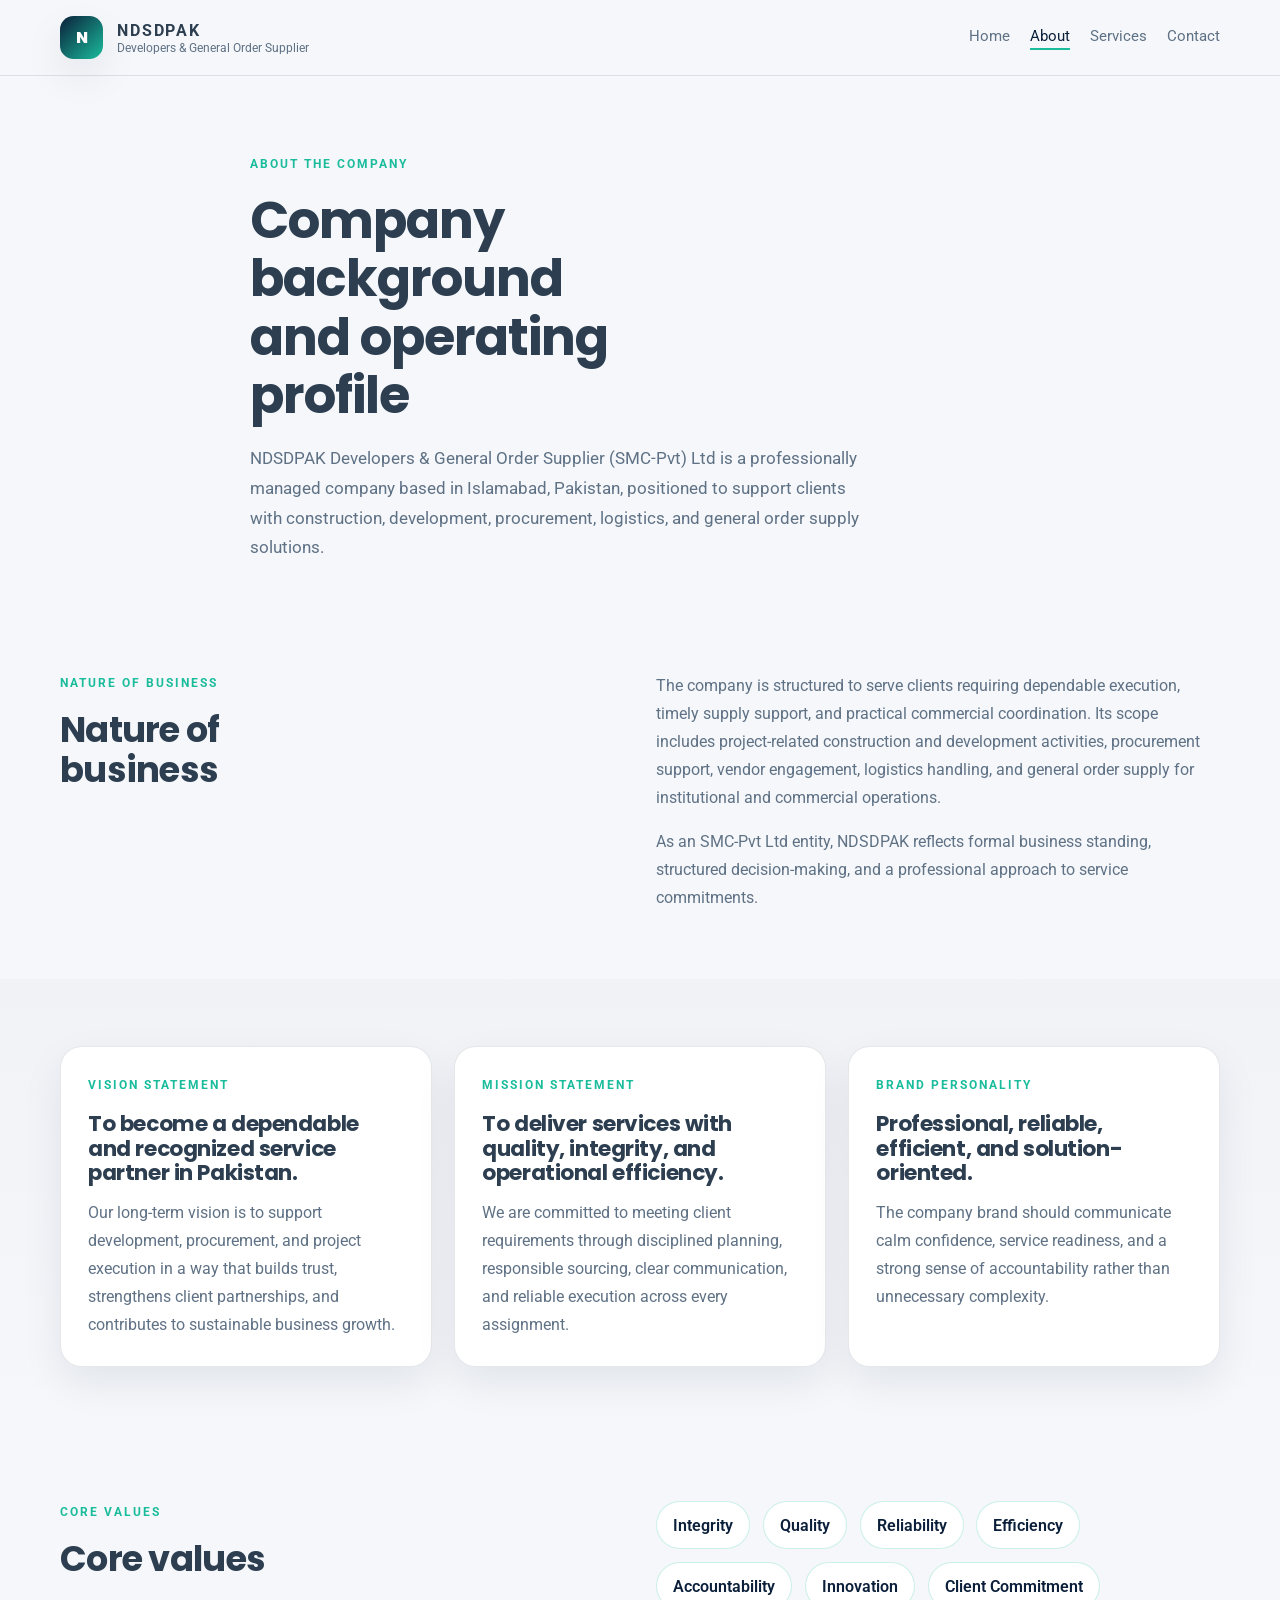
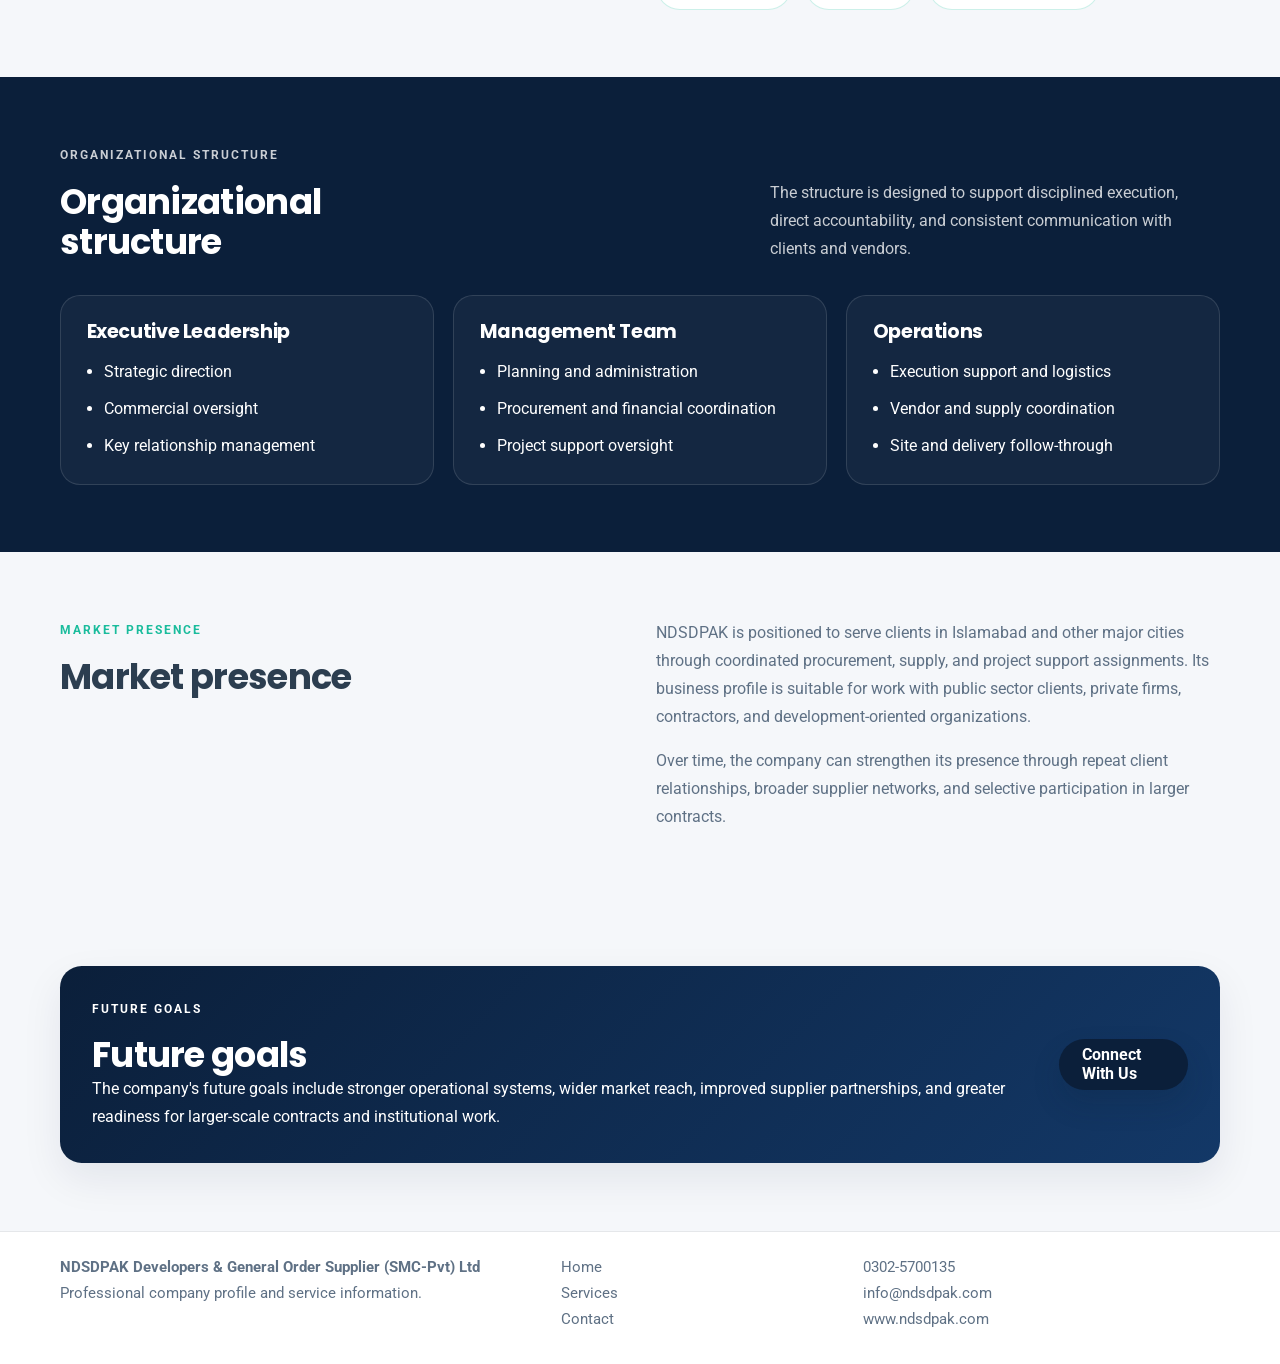
==== commit b49199a1: "Refine headings and reduce typography scale" ====
--- a/about.html
+++ b/about.html
@@ -34,7 +34,7 @@
     <section class="page-hero">
       <div class="container narrow reveal">
         <p class="eyebrow">About The Company</p>
-        <h1>A modern corporate profile grounded in credibility, execution, and service discipline.</h1>
+        <h1>Company background and operating profile</h1>
         <p class="hero-text">
           NDSDPAK Developers & General Order Supplier (SMC-Pvt) Ltd is a professionally managed company based in Islamabad, Pakistan, positioned to support clients with construction, development, procurement, logistics, and general order supply solutions.
         </p>
@@ -45,7 +45,7 @@
       <div class="container two-column reveal">
         <div>
           <p class="section-tag">Nature of Business</p>
-          <h2>Integrated support across construction, sourcing, supply, and operational coordination.</h2>
+          <h2>Nature of business</h2>
         </div>
         <div class="content-stack">
           <p>The company is structured to serve clients requiring dependable execution, timely supply support, and practical commercial coordination. Its scope includes project-related construction and development activities, procurement support, vendor engagement, logistics handling, and general order supply for institutional and commercial operations.</p>
@@ -78,7 +78,7 @@
       <div class="container split-highlight reveal">
         <div>
           <p class="section-tag">Core Values</p>
-          <h2>Principles that guide our standards, decisions, and service quality.</h2>
+          <h2>Core values</h2>
         </div>
         <div class="values-list">
           <span>Integrity</span>
@@ -97,7 +97,7 @@
         <div class="section-heading dark reveal">
           <div>
             <p class="section-tag light">Organizational Structure</p>
-            <h2>Lean hierarchy with clear ownership and operational control.</h2>
+            <h2>Organizational structure</h2>
           </div>
           <p>
             The structure is designed to support disciplined execution, direct accountability, and consistent communication with clients and vendors.
@@ -136,7 +136,7 @@
       <div class="container two-column reveal">
         <div>
           <p class="section-tag">Market Presence</p>
-          <h2>Islamabad-based with practical service potential across Pakistan.</h2>
+          <h2>Market presence</h2>
         </div>
         <div class="content-stack">
           <p>NDSDPAK is positioned to serve clients in Islamabad and other major cities through coordinated procurement, supply, and project support assignments. Its business profile is suitable for work with public sector clients, private firms, contractors, and development-oriented organizations.</p>
@@ -149,7 +149,7 @@
       <div class="container cta-banner reveal">
         <div>
           <p class="section-tag">Future Goals</p>
-          <h2>Expand capacity, strengthen systems, and grow with long-term client confidence.</h2>
+          <h2>Future goals</h2>
           <p class="cta-copy">The company's future goals include stronger operational systems, wider market reach, improved supplier partnerships, and greater readiness for larger-scale contracts and institutional work.</p>
         </div>
         <a class="btn btn-primary" href="contact.html">Connect With Us</a>
--- a/styles.css
+++ b/styles.css
@@ -178,7 +178,7 @@
 
 .hero h1,
 .page-hero h1 {
-  font-size: clamp(2.5rem, 5vw, 4.8rem);
+  font-size: clamp(2rem, 4vw, 3.4rem);
   max-width: 12ch;
 }
 
@@ -322,7 +322,7 @@
 .strip-grid h2,
 .feature-intro h2,
 .cta-banner h2 {
-  font-size: clamp(2rem, 4vw, 3rem);
+  font-size: clamp(1.45rem, 2.8vw, 2.2rem);
   max-width: 13ch;
 }
 
@@ -598,7 +598,7 @@
 
   .hero h1,
   .page-hero h1 {
-    font-size: clamp(2.15rem, 12vw, 3.5rem);
+    font-size: clamp(1.7rem, 9vw, 2.5rem);
   }
 
   .cta-banner {
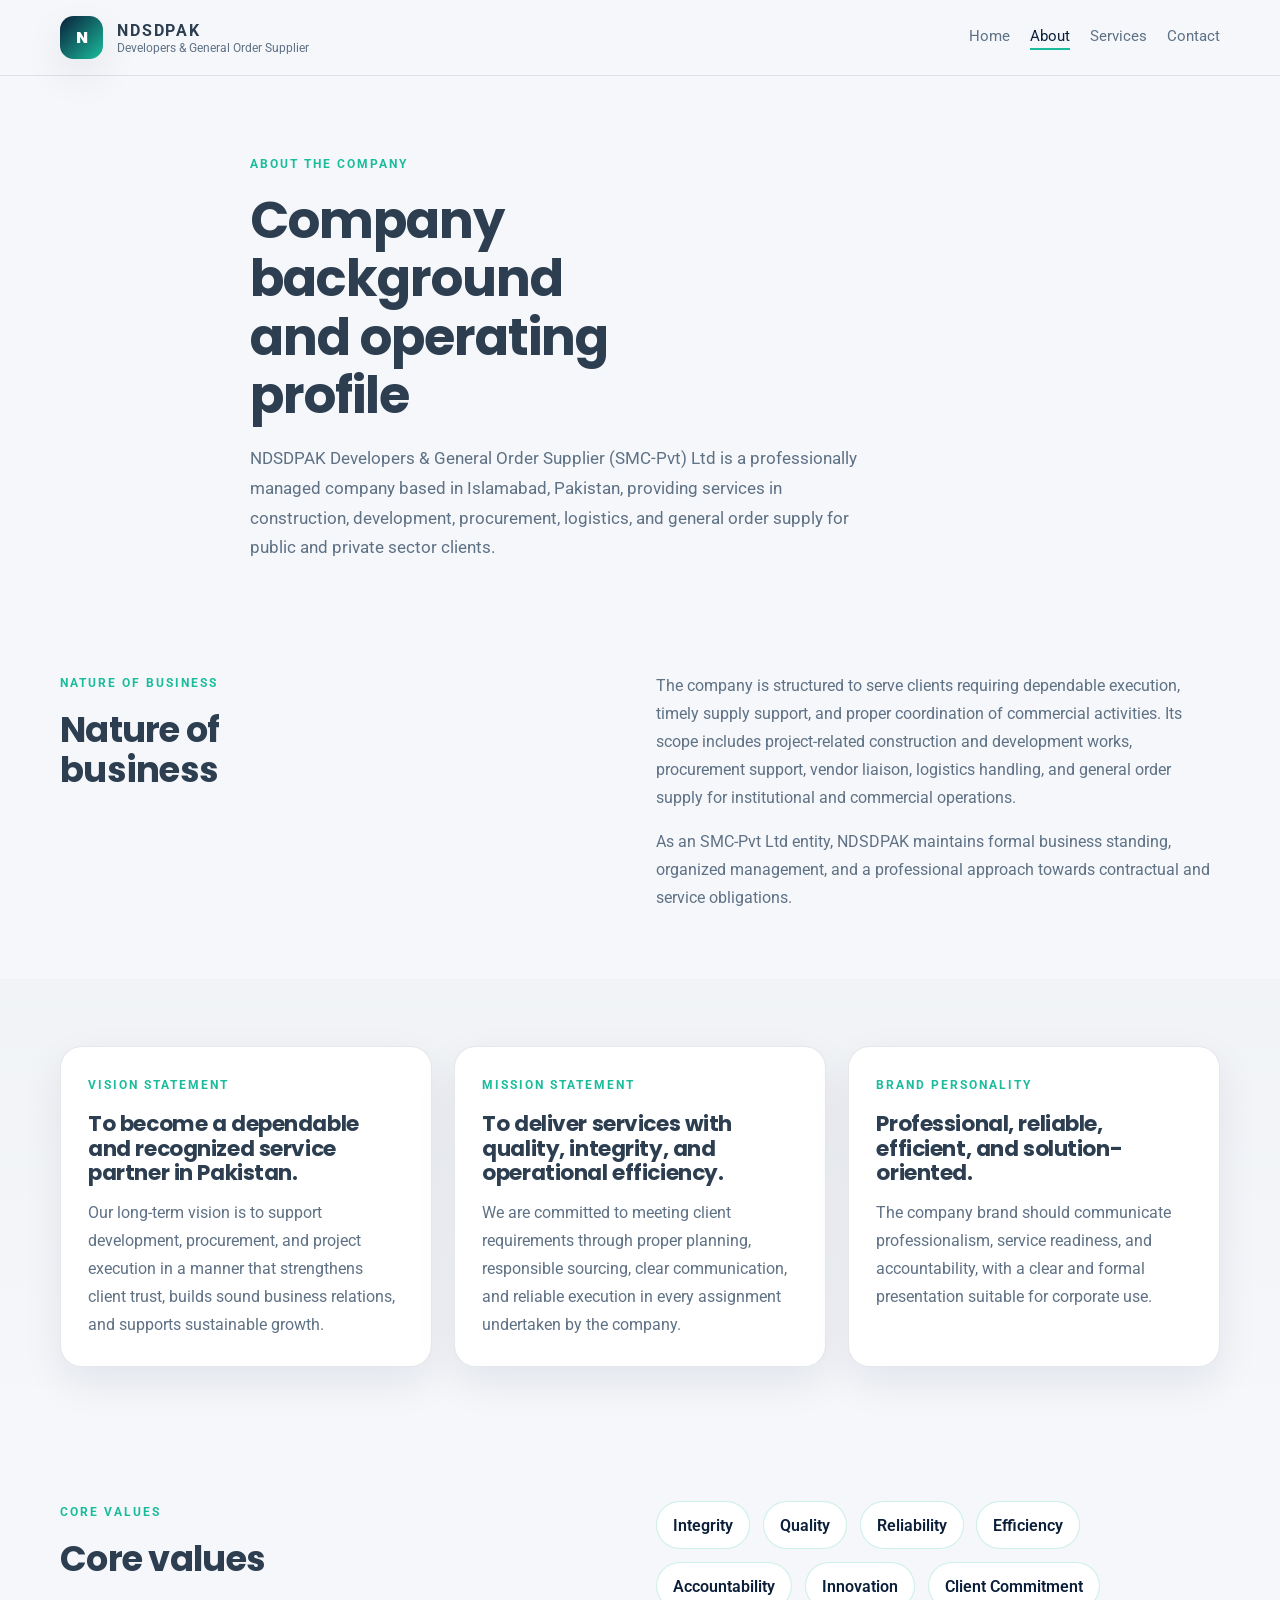
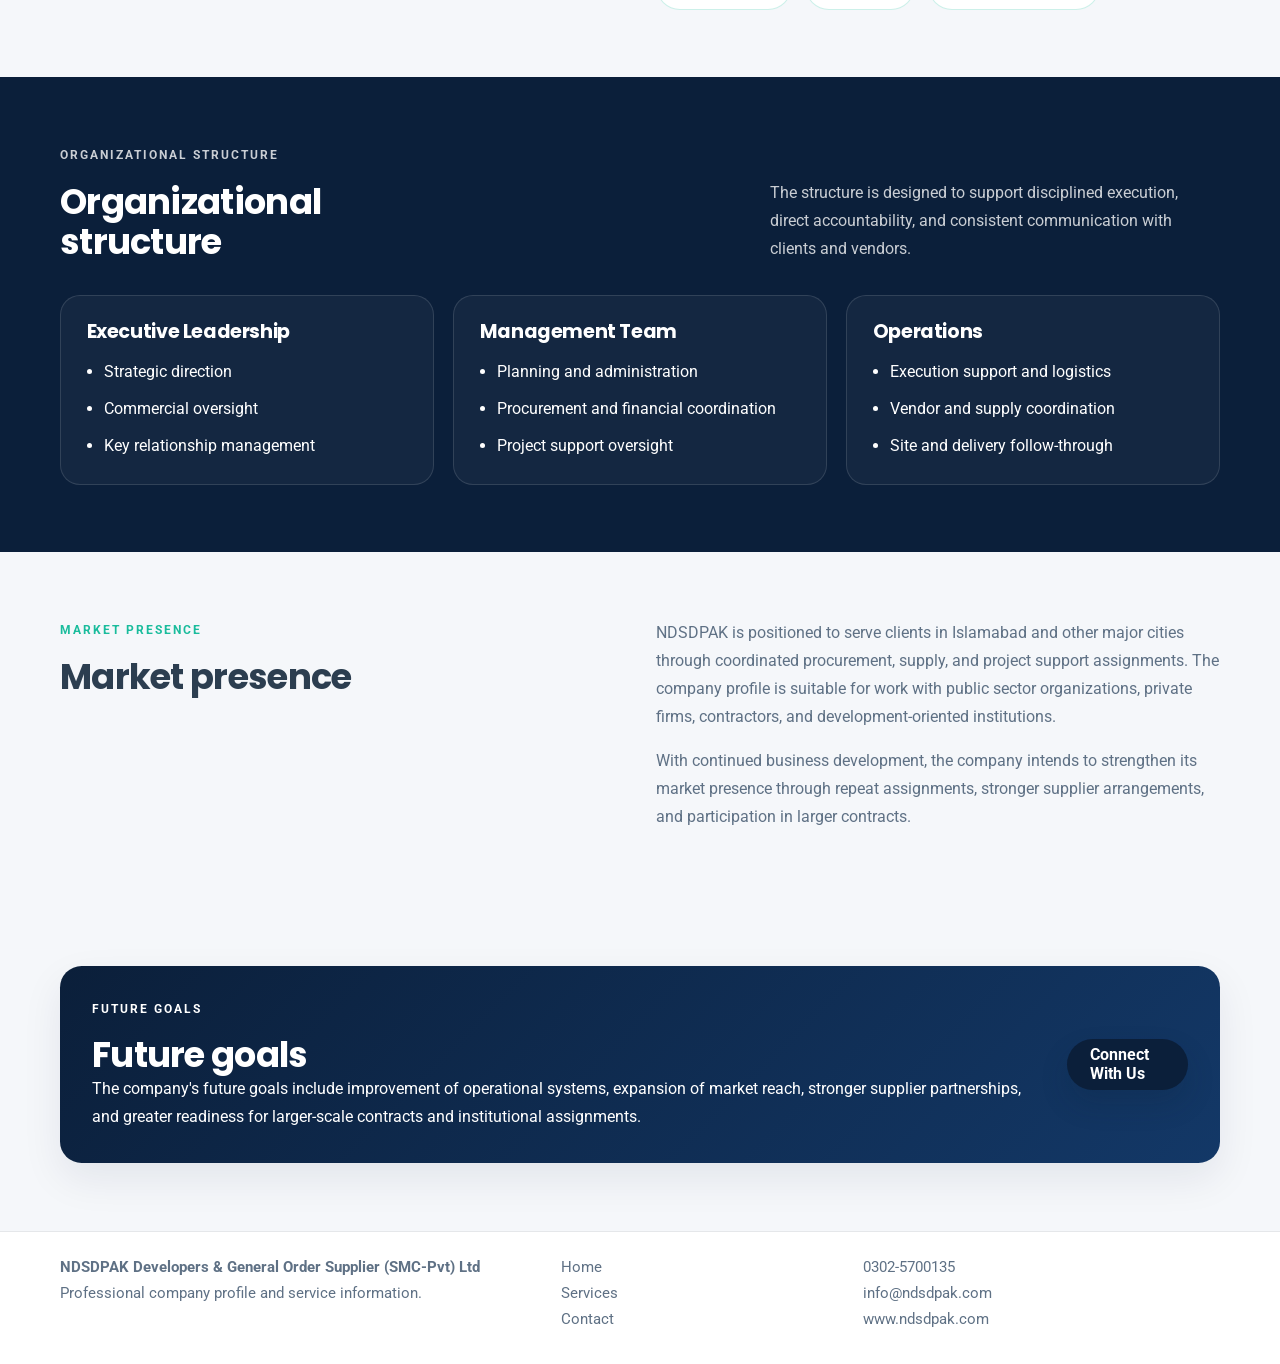
==== commit f59f4e39: "Adjust copy to formal brochure tone" ====
--- a/about.html
+++ b/about.html
@@ -36,7 +36,7 @@
         <p class="eyebrow">About The Company</p>
         <h1>Company background and operating profile</h1>
         <p class="hero-text">
-          NDSDPAK Developers & General Order Supplier (SMC-Pvt) Ltd is a professionally managed company based in Islamabad, Pakistan, positioned to support clients with construction, development, procurement, logistics, and general order supply solutions.
+          NDSDPAK Developers & General Order Supplier (SMC-Pvt) Ltd is a professionally managed company based in Islamabad, Pakistan, providing services in construction, development, procurement, logistics, and general order supply for public and private sector clients.
         </p>
       </div>
     </section>
@@ -48,8 +48,8 @@
           <h2>Nature of business</h2>
         </div>
         <div class="content-stack">
-          <p>The company is structured to serve clients requiring dependable execution, timely supply support, and practical commercial coordination. Its scope includes project-related construction and development activities, procurement support, vendor engagement, logistics handling, and general order supply for institutional and commercial operations.</p>
-          <p>As an SMC-Pvt Ltd entity, NDSDPAK reflects formal business standing, structured decision-making, and a professional approach to service commitments.</p>
+          <p>The company is structured to serve clients requiring dependable execution, timely supply support, and proper coordination of commercial activities. Its scope includes project-related construction and development works, procurement support, vendor liaison, logistics handling, and general order supply for institutional and commercial operations.</p>
+          <p>As an SMC-Pvt Ltd entity, NDSDPAK maintains formal business standing, organized management, and a professional approach towards contractual and service obligations.</p>
         </div>
       </div>
     </section>
@@ -59,17 +59,17 @@
         <article class="info-card reveal">
           <p class="section-tag">Vision Statement</p>
           <h3>To become a dependable and recognized service partner in Pakistan.</h3>
-          <p>Our long-term vision is to support development, procurement, and project execution in a way that builds trust, strengthens client partnerships, and contributes to sustainable business growth.</p>
+          <p>Our long-term vision is to support development, procurement, and project execution in a manner that strengthens client trust, builds sound business relations, and supports sustainable growth.</p>
         </article>
         <article class="info-card reveal" data-delay="120">
           <p class="section-tag">Mission Statement</p>
           <h3>To deliver services with quality, integrity, and operational efficiency.</h3>
-          <p>We are committed to meeting client requirements through disciplined planning, responsible sourcing, clear communication, and reliable execution across every assignment.</p>
+          <p>We are committed to meeting client requirements through proper planning, responsible sourcing, clear communication, and reliable execution in every assignment undertaken by the company.</p>
         </article>
         <article class="info-card reveal" data-delay="240">
           <p class="section-tag">Brand Personality</p>
           <h3>Professional, reliable, efficient, and solution-oriented.</h3>
-          <p>The company brand should communicate calm confidence, service readiness, and a strong sense of accountability rather than unnecessary complexity.</p>
+          <p>The company brand should communicate professionalism, service readiness, and accountability, with a clear and formal presentation suitable for corporate use.</p>
         </article>
       </div>
     </section>
@@ -139,8 +139,8 @@
           <h2>Market presence</h2>
         </div>
         <div class="content-stack">
-          <p>NDSDPAK is positioned to serve clients in Islamabad and other major cities through coordinated procurement, supply, and project support assignments. Its business profile is suitable for work with public sector clients, private firms, contractors, and development-oriented organizations.</p>
-          <p>Over time, the company can strengthen its presence through repeat client relationships, broader supplier networks, and selective participation in larger contracts.</p>
+          <p>NDSDPAK is positioned to serve clients in Islamabad and other major cities through coordinated procurement, supply, and project support assignments. The company profile is suitable for work with public sector organizations, private firms, contractors, and development-oriented institutions.</p>
+          <p>With continued business development, the company intends to strengthen its market presence through repeat assignments, stronger supplier arrangements, and participation in larger contracts.</p>
         </div>
       </div>
     </section>
@@ -150,7 +150,7 @@
         <div>
           <p class="section-tag">Future Goals</p>
           <h2>Future goals</h2>
-          <p class="cta-copy">The company's future goals include stronger operational systems, wider market reach, improved supplier partnerships, and greater readiness for larger-scale contracts and institutional work.</p>
+          <p class="cta-copy">The company's future goals include improvement of operational systems, expansion of market reach, stronger supplier partnerships, and greater readiness for larger-scale contracts and institutional assignments.</p>
         </div>
         <a class="btn btn-primary" href="contact.html">Connect With Us</a>
       </div>
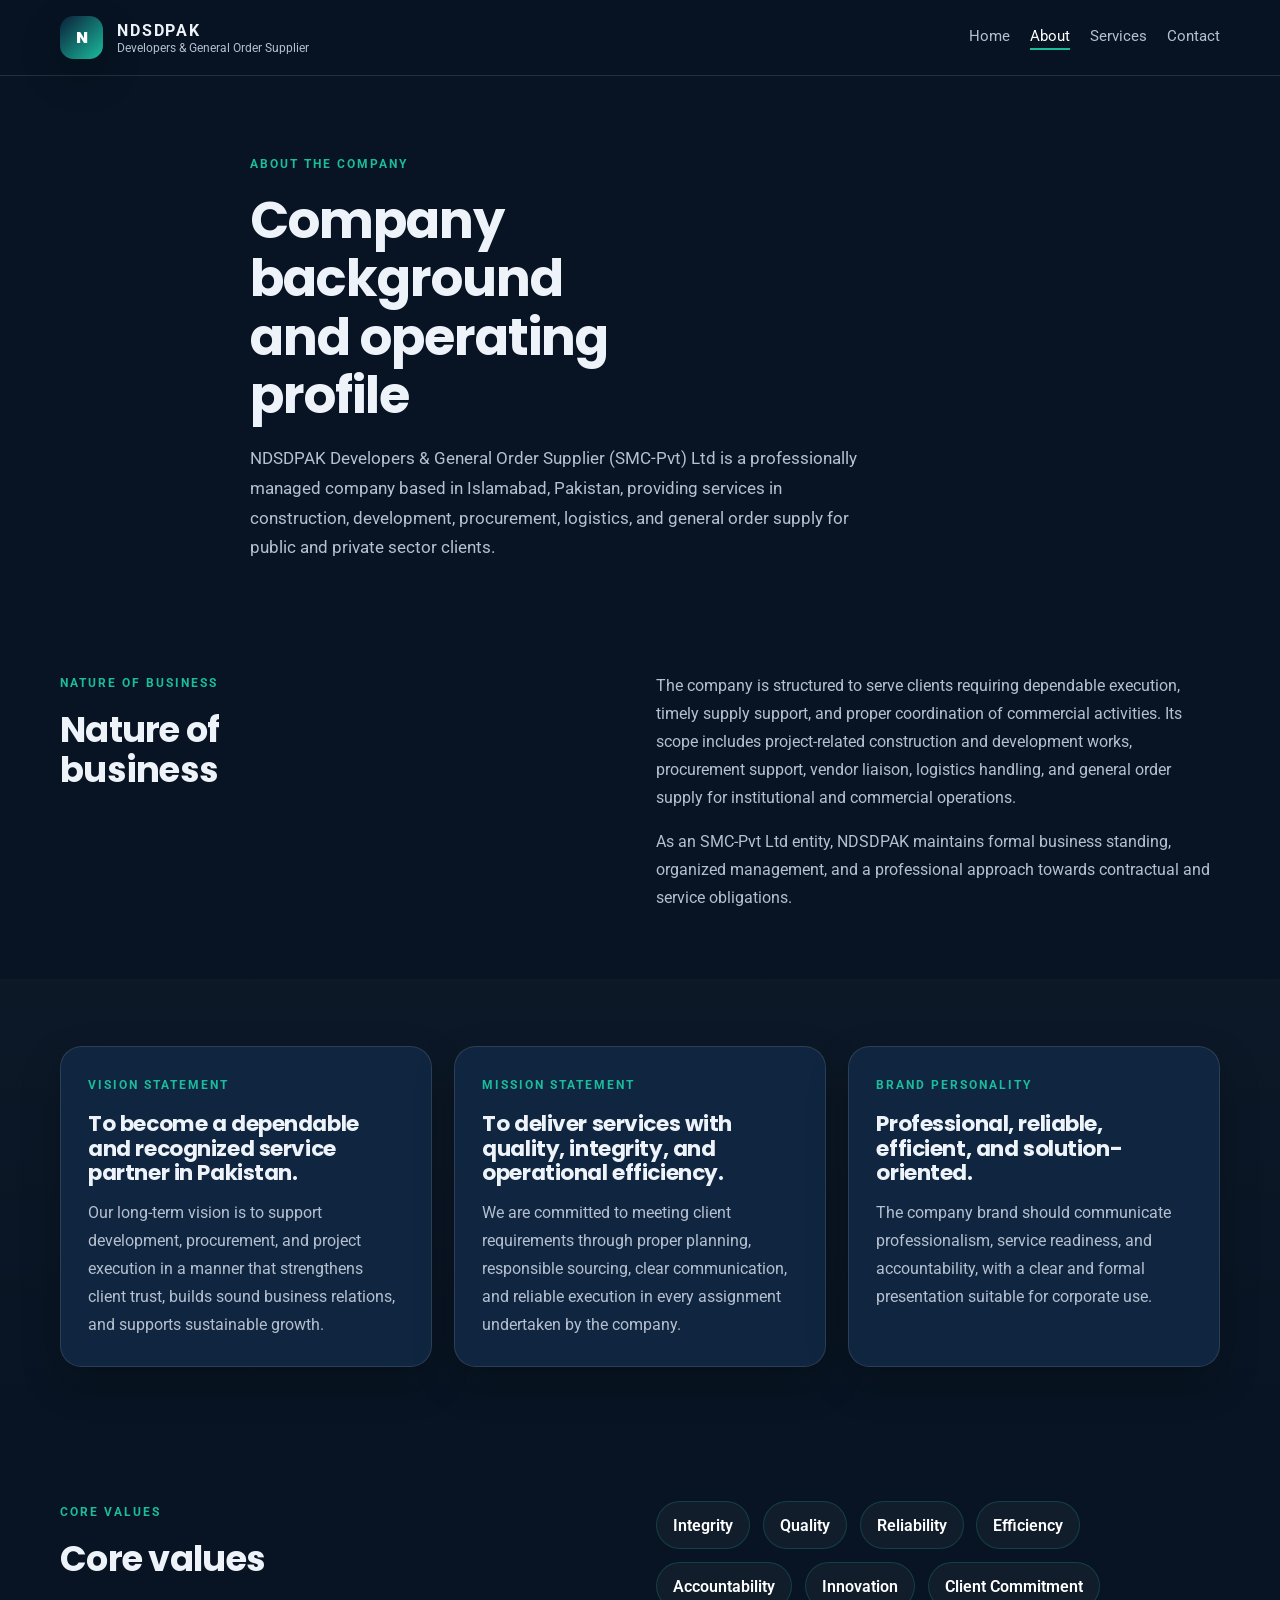
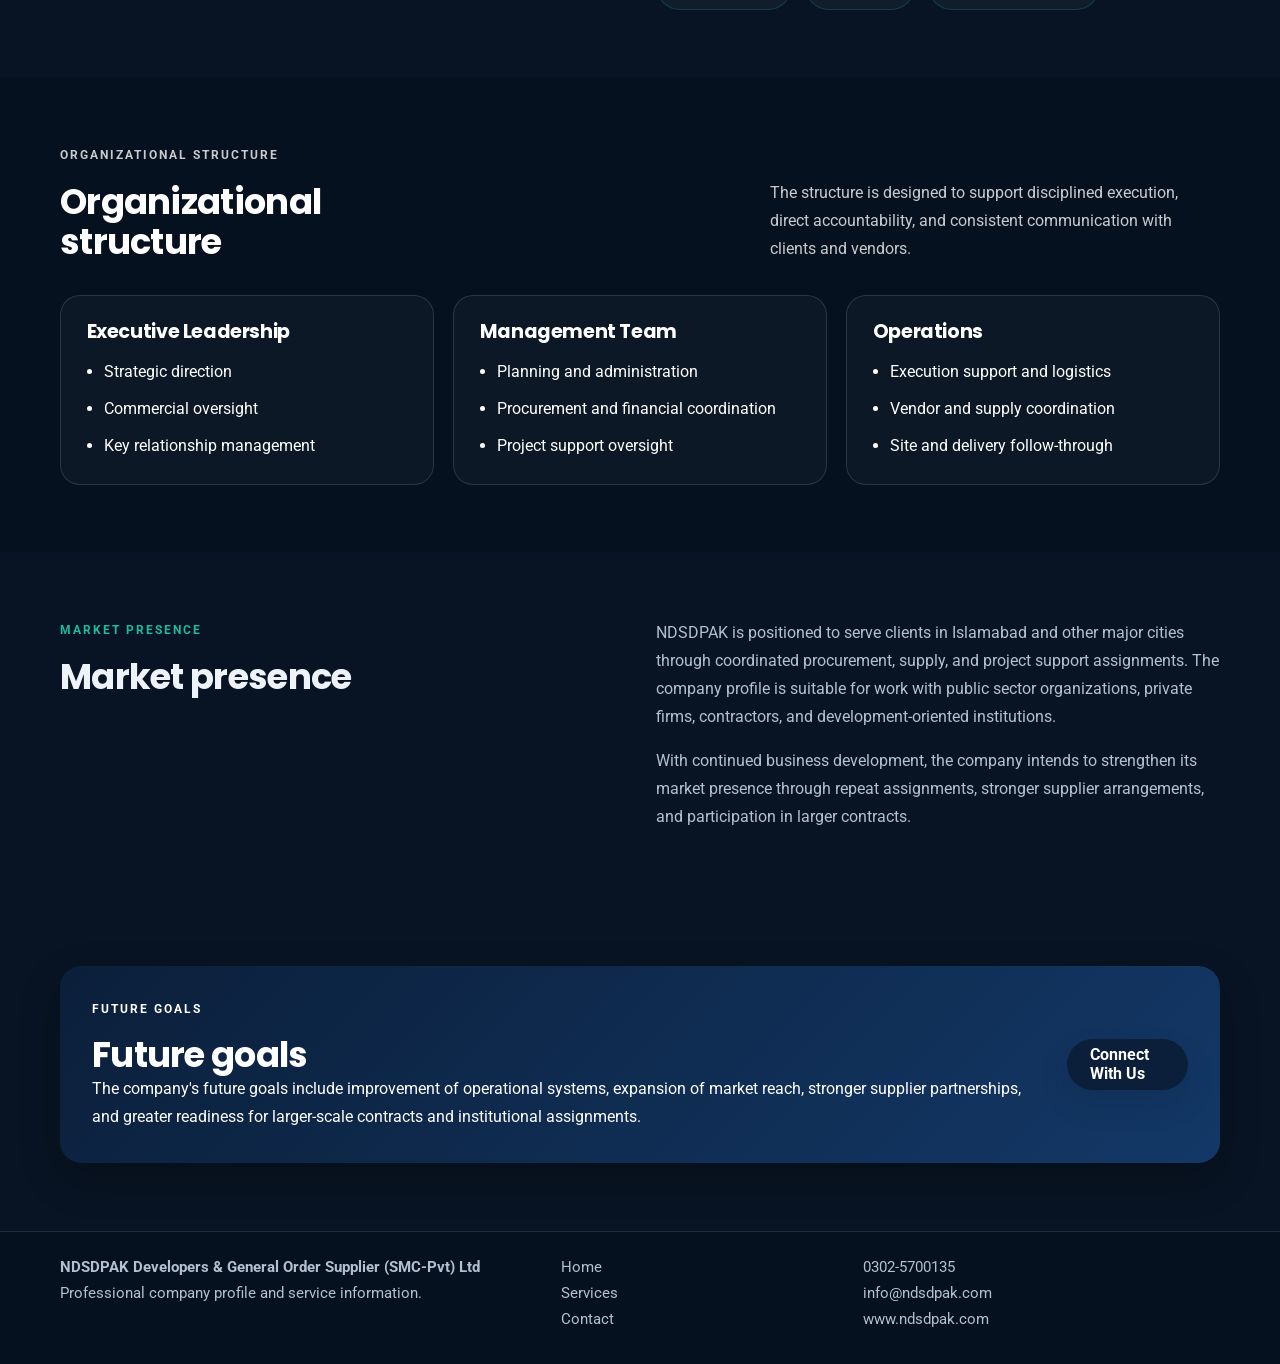
==== commit 61f98145: "Bust cached stylesheet on site pages" ====
--- a/about.html
+++ b/about.html
@@ -8,7 +8,7 @@
   <link rel="preconnect" href="https://fonts.googleapis.com">
   <link rel="preconnect" href="https://fonts.gstatic.com" crossorigin>
   <link href="https://fonts.googleapis.com/css2?family=Poppins:wght@600;700;800&family=Roboto:wght@400;500;700&display=swap" rel="stylesheet">
-  <link rel="stylesheet" href="styles.css">
+  <link rel="stylesheet" href="styles.css?v=20260329b">
 </head>
 <body data-page="about">
   <header class="site-header">
--- a/styles.css
+++ b/styles.css
@@ -2,14 +2,14 @@
   --primary: #0b1f3a;
   --secondary: #1abc9c;
   --accent: #d4af37;
-  --background: #f5f7fa;
-  --surface: #ffffff;
-  --surface-soft: #eef3f7;
-  --text: #2c3e50;
-  --muted: #5f7185;
-  --line: rgba(44, 62, 80, 0.12);
+  --background: #081423;
+  --surface: #10253f;
+  --surface-soft: #0d1d31;
+  --text: #edf3f9;
+  --muted: #b4c0cf;
+  --line: rgba(237, 243, 249, 0.12);
   --light: #ffffff;
-  --shadow: 0 16px 40px rgba(11, 31, 58, 0.08);
+  --shadow: 0 16px 40px rgba(0, 0, 0, 0.22);
 }
 
 * {
@@ -67,7 +67,7 @@
   position: sticky;
   top: 0;
   z-index: 20;
-  background: rgba(245, 247, 250, 0.94);
+  background: rgba(8, 20, 35, 0.94);
   backdrop-filter: blur(12px);
   border-bottom: 1px solid var(--line);
 }
@@ -128,7 +128,7 @@
 
 .nav-links a:hover,
 .nav-links a.active {
-  color: var(--primary);
+  color: var(--light);
 }
 
 .nav-links a.active::after,
@@ -145,8 +145,8 @@
 .nav-toggle {
   display: none;
   border: 1px solid var(--line);
-  background: #fff;
-  color: var(--text);
+  background: rgba(255, 255, 255, 0.04);
+  color: var(--light);
   border-radius: 999px;
   padding: 0.7rem 1rem;
   font-weight: 700;
@@ -220,8 +220,8 @@
 }
 
 .btn-secondary {
-  background: #fff;
-  color: var(--primary);
+  background: rgba(255, 255, 255, 0.04);
+  color: var(--light);
   border: 1px solid var(--line);
 }
 
@@ -262,7 +262,7 @@
   padding: 0.45rem 0.8rem;
   border-radius: 999px;
   background: rgba(26, 188, 156, 0.12);
-  color: var(--secondary);
+  color: #8ce2d1;
   font-size: 0.82rem;
   font-weight: 700;
   letter-spacing: 0.08em;
@@ -299,7 +299,7 @@
 }
 
 .soft-section {
-  background: linear-gradient(180deg, rgba(11, 31, 58, 0.02), rgba(11, 31, 58, 0));
+  background: linear-gradient(180deg, rgba(255, 255, 255, 0.02), rgba(255, 255, 255, 0));
 }
 
 .strip-grid,
@@ -377,7 +377,7 @@
 }
 
 .dark-section {
-  background: var(--primary);
+  background: #06111f;
 }
 
 .light,
@@ -403,7 +403,7 @@
   padding: 1.6rem;
   border: 1px solid rgba(255, 255, 255, 0.12);
   border-radius: 1.25rem;
-  background: rgba(255, 255, 255, 0.04);
+  background: rgba(255, 255, 255, 0.03);
 }
 
 .expertise-block h3 {
@@ -452,9 +452,9 @@
   min-height: 3rem;
   padding: 0.1rem 1rem;
   border-radius: 999px;
-  background: #fff;
+  background: rgba(255, 255, 255, 0.04);
   border: 1px solid rgba(26, 188, 156, 0.22);
-  color: var(--primary);
+  color: var(--light);
   font-weight: 600;
 }
 
@@ -479,8 +479,8 @@
   border-radius: 1rem;
   padding: 0.95rem 1rem;
   font: inherit;
-  color: var(--text);
-  background: #fff;
+  color: var(--light);
+  background: rgba(255, 255, 255, 0.04);
 }
 
 .contact-form textarea {
@@ -507,7 +507,7 @@
 .site-footer {
   border-top: 1px solid var(--line);
   padding: 1.4rem 0 2rem;
-  background: #fff;
+  background: #06111f;
 }
 
 .footer-grid {
